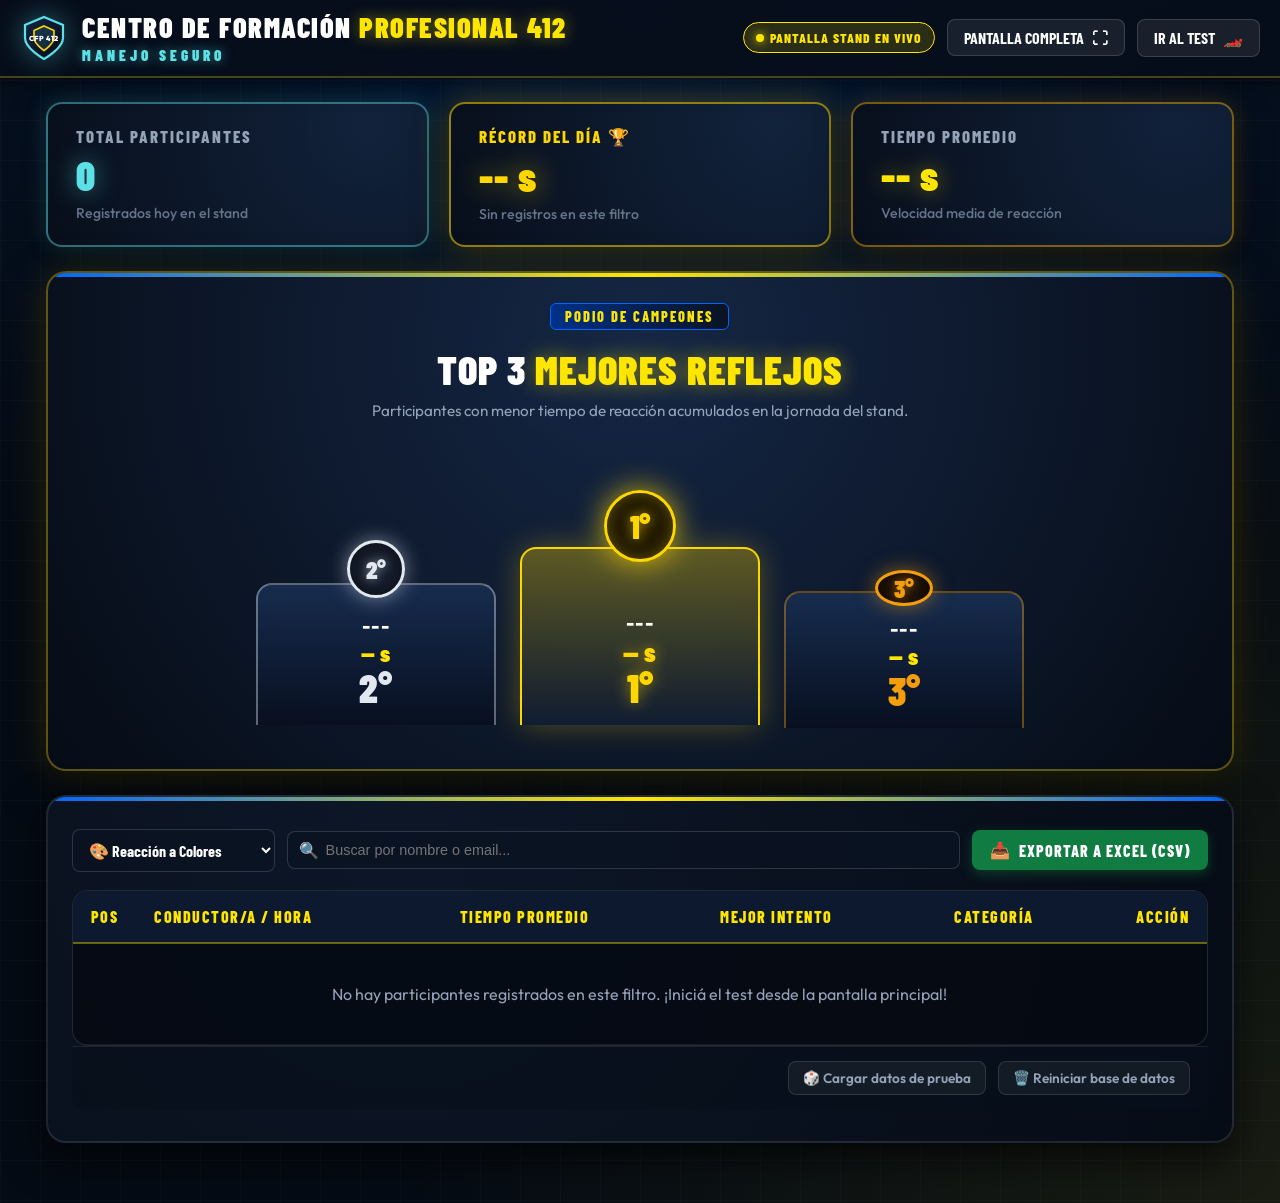
==== admin.html @ 2b519f7f "feat: reposition podium above leaderboard and replace emojis with 1st, 2nd, 3rd ordinal badges" ====
<!DOCTYPE html>
<html lang="es">
<head>
  <meta charset="UTF-8">
  <meta name="viewport" content="width=device-width, initial-scale=1.0">
  <title>CENTRO DE FORMACIÓN PROFESIONAL 412 | MANEJO SEGURO</title>
  <meta name="description" content="Centro de Formación Profesional 412 - Manejo Seguro - Leaderboard en Vivo Stand">

  <!-- Estilos y Tipografías -->
  <link rel="stylesheet" href="css/racing.css">
  <link rel="shortcut icon" href="assets/logo.png" type="image/png">
</head>
<body>

  <!-- ==========================================================================
       HEADER ADMIN / TV STAND
       ========================================================================== -->
  <header class="race-header">
    <div class="header-container">
      <div class="header-brand">
        <!-- Emblema Vectorial Moderno CFP 412 (Sin fondo blanco, acorde a la app) -->
        <div class="brand-emblem-badge" aria-label="Escudo CFP 412">
          <svg class="school-emblem-svg" width="48" height="48" viewBox="0 0 48 48" fill="none" xmlns="http://www.w3.org/2000/svg">
            <path d="M24 3L43 11V24C43 34.5 24 45 24 45C24 45 5 34.5 5 24V11L24 3Z" fill="url(#emblem-grad-admin)" stroke="#5ce1e6" stroke-width="2.2"/>
            <path d="M24 12L34 16.5V24C34 29.5 24 36.5 24 36.5C24 36.5 14 29.5 14 24V16.5L24 12Z" fill="rgba(92,225,230,0.12)" stroke="#ffd700" stroke-width="1.6"/>
            <text x="24" y="27" font-family="'Cabinet Grotesk', 'Outfit', sans-serif" font-weight="900" font-size="7.2" fill="#ffffff" text-anchor="middle" letter-spacing="0.6">CFP 412</text>
            <defs>
              <linearGradient id="emblem-grad-admin" x1="5" y1="3" x2="43" y2="45" gradientUnits="userSpaceOnUse">
                <stop stop-color="#122543"/>
                <stop offset="1" stop-color="#060c17"/>
              </linearGradient>
            </defs>
          </svg>
        </div>

        <div class="brand-titles">
          <h1 class="brand-main-title">CENTRO DE FORMACIÓN <span>PROFESIONAL 412</span></h1>
          <span class="brand-sub-title subtitle-manejoseguro">MANEJO SEGURO</span>
        </div>
      </div>

      <div class="header-actions">
        <!-- Notificación dinámica de nuevo ingreso -->
        <div id="live-feed-notice" class="tag-live" style="display: none; background: rgba(0, 230, 118, 0.2); border-color: var(--success-color); color: var(--success-color);">
          ¡Nuevo tiempo registrado!
        </div>

        <div class="tag-live">PANTALLA STAND EN VIVO</div>

        <!-- Botón de Pantalla Completa (TV Stand) -->
        <button type="button" class="btn-nav" id="btn-fullscreen-toggle" title="Alternar Pantalla Completa (Ideal para TV)">
          <span>PANTALLA COMPLETA</span>
          <span>⛶</span>
        </button>

        <!-- Volver a pantalla de participantes -->
        <a href="index.html" class="btn-nav" title="Abrir Test de Reacción">
          <span>IR AL TEST</span>
          <span>🏎️</span>
        </a>
      </div>
    </div>
  </header>

  <!-- ==========================================================================
       CONTENIDO PRINCIPAL: TELEMETRÍA Y LEADERBOARD
       ========================================================================== -->
  <main class="main-wrapper admin-screen-container">

    <!-- FILA DE MÉTRICAS GLOBALES DEL STAND (ALTA VISIBILIDAD) -->
    <section class="metrics-row">
      <div class="metric-card metric-card-total">
        <div class="metric-title">TOTAL PARTICIPANTES</div>
        <div class="metric-value" id="metric-total-participants">0</div>
        <div class="metric-sub">Registrados hoy en el stand</div>
      </div>

      <div class="metric-card metric-card-record">
        <div class="metric-title" style="color: #FFD700;">RÉCORD DEL DÍA 🏆</div>
        <div class="metric-value" id="metric-best-time" style="color: #FFD700;">-- s</div>
        <div class="metric-sub" id="metric-best-holder">Sin registros aún</div>
      </div>

      <div class="metric-card metric-card-avg">
        <div class="metric-title">TIEMPO PROMEDIO</div>
        <div class="metric-value" id="metric-avg-time">-- s</div>
        <div class="metric-sub">Velocidad media de reacción</div>
      </div>
    </section>

    <!-- ========================================================================
         SECCIÓN SUPERIOR: PODIO DE CAMPEONES TOP 3 (1°, 2°, 3°)
         ======================================================================== -->
    <section class="screen-card podium-stand-section">
      <div class="podium-header-banner">
        <div class="racing-badge-strip">PODIO DE CAMPEONES</div>
        <h2 class="hero-title" style="font-size: clamp(1.8rem, 3.2vw, 2.5rem); margin: 6px 0;">TOP 3 <span>MEJORES REFLEJOS</span></h2>
        <p class="podium-sub-desc">
          Participantes con menor tiempo de reacción acumulados en la jornada del stand.
        </p>
      </div>

      <!-- Estructura del Podio Panorámico -->
      <div class="podium-container podium-panoramic">
        <!-- 2do Lugar (Plata) -->
        <div class="podium-step silver">
          <div class="podium-ordinal-badge badge-silver">2°</div>
          <div class="podium-pillar">
            <div class="podium-player-name" id="podium-p2-name">---</div>
            <div class="podium-player-time" id="podium-p2-time">-- s</div>
            <div class="podium-rank-num">2°</div>
          </div>
        </div>

        <!-- 1er Lugar (Oro) -->
        <div class="podium-step gold">
          <div class="podium-ordinal-badge badge-gold">1°</div>
          <div class="podium-pillar">
            <div class="podium-player-name" id="podium-p1-name">---</div>
            <div class="podium-player-time" id="podium-p1-time">-- s</div>
            <div class="podium-rank-num">1°</div>
          </div>
        </div>

        <!-- 3er Lugar (Bronce) -->
        <div class="podium-step bronze">
          <div class="podium-ordinal-badge badge-bronze">3°</div>
          <div class="podium-pillar">
            <div class="podium-player-name" id="podium-p3-name">---</div>
            <div class="podium-player-time" id="podium-p3-time">-- s</div>
            <div class="podium-rank-num">3°</div>
          </div>
        </div>
      </div>
    </section>

    <!-- ========================================================================
         SECCIÓN INFERIOR: CLASIFICACIÓN GENERAL Y TELEMETRÍA (ANCHO COMPLETO)
         ======================================================================== -->
    <section class="screen-card table-card-wrapper" style="margin-top: 24px;">
        <!-- Barra de herramientas de Admin -->
        <div class="admin-toolbar">
          <!-- Filtro por Nivel -->
          <div style="min-width: 170px;">
            <select id="admin-level-filter" style="width: 100%; padding: 10px 12px; background: rgba(10, 19, 34, 0.9); border: 1px solid rgba(255, 255, 255, 0.15); border-radius: 8px; color: #FFF; font-family: var(--font-race); font-size: 1rem; font-weight: 700; outline: none; cursor: pointer;">
              <option value="ALL">🏁 Todos los Registros</option>
              <option value="Reacción a Colores" selected>🎨 Reacción a Colores</option>
              <option value="Semáforo F1">🚦 Semáforo F1 (Historial)</option>
              <option value="Solo Colores">🎨 Solo Colores (Historial)</option>
            </select>
          </div>

          <!-- Buscador -->
          <div class="search-box-admin">
            <span class="icon-search">🔍</span>
            <input type="text" id="admin-search-input" placeholder="Buscar por nombre o email...">
          </div>

          <!-- Botón de Exportar a Excel (CSV) -->
          <button type="button" id="btn-export-csv" class="btn-admin-action btn-export-excel">
            <span>📥</span>
            <span>EXPORTAR A EXCEL (CSV)</span>
          </button>
        </div>

        <!-- Tabla de Clasificación -->
        <div class="table-responsive">
          <table class="race-table" id="leaderboard-table">
            <thead>
              <tr>
                <th style="width: 60px;">POS</th>
                <th>CONDUCTOR/A / HORA</th>
                <th>TIEMPO PROMEDIO</th>
                <th>MEJOR INTENTO</th>
                <th>CATEGORÍA</th>
                <th style="text-align: right; width: 60px;">ACCIÓN</th>
              </tr>
            </thead>
            <tbody id="leaderboard-tbody">
              <!-- Renderizado dinámico vía js/admin.js -->
            </tbody>
          </table>
        </div>
        <!-- Barra de Utilidades Administrativas al pie de la tabla -->
        <div class="admin-table-footer">
          <button type="button" id="btn-add-demo-data" class="btn-admin-subtle">
            <span>🎲 Cargar datos de prueba</span>
          </button>
          <button type="button" id="btn-clear-database" class="btn-admin-subtle btn-clear-subtle">
            <span>🗑️ Reiniciar base de datos</span>
          </button>
        </div>
      </section>
  </main>

  <!-- Scripts -->
  <script src="js/audio.js"></script>
  <script src="js/storage.js"></script>
  <script src="js/admin.js"></script>

  <!-- Script para Fullscreen -->
  <script>
    const btnFs = document.getElementById('btn-fullscreen-toggle');
    if (btnFs) {
      btnFs.addEventListener('click', () => {
        if (!document.fullscreenElement) {
          document.documentElement.requestFullscreen().catch(err => {
            console.warn('Error al solicitar pantalla completa:', err);
          });
        } else {
          document.exitFullscreen();
        }
      });
    }
  </script>
</body>
</html>
---- css/racing.css ----
/* ==========================================================================
   RACING PRO DESIGN SYSTEM - ESTILO RED BULL MOTORSPORT CON PALETA ESCOLAR
   Colores: Azul Marino Nocturno, Amarillo Competición, Azul Eléctrico y Blanco
   ========================================================================== */

@import url('https://fonts.googleapis.com/css2?family=Barlow+Condensed:ital,wght@0,600;0,700;0,800;0,900;1,700;1,900&family=Outfit:wght@300;400;500;600;700;800;900&family=JetBrains+Mono:wght@700;800&display=swap');

:root {
  /* Paleta Base */
  --bg-deep: #050b14;
  --bg-dark: #0a1322;
  --bg-card: rgba(14, 25, 45, 0.85);
  --bg-card-hover: rgba(20, 37, 66, 0.95);
  --border-card: rgba(255, 230, 0, 0.18);
  --border-light: rgba(255, 255, 255, 0.08);

  /* Colores Escuela & Racing */
  --accent-yellow: #FFE600;
  --accent-yellow-hover: #FFF04D;
  --accent-yellow-glow: rgba(255, 230, 0, 0.45);
  --racing-blue: #0066FF;
  --racing-blue-dark: #003087;
  --racing-cyan: #00F0FF;
  --text-white: #FFFFFF;
  --text-muted: #94A3B8;
  --text-dim: #64748B;

  /* Semáforo & Luces F1 */
  --f1-red-off: #200608;
  --f1-red-off-border: #3b0d10;
  --f1-red-on: #FF1A1A;
  --f1-red-glow: rgba(255, 26, 26, 0.85);
  --f1-green-on: #00FF66;
  --f1-green-glow: rgba(0, 255, 102, 0.85);

  /* Estado */
  --danger-color: #FF334B;
  --success-color: #00E676;
  --warning-color: #FFB300;

  /* Tipografías */
  --font-race: 'Barlow Condensed', sans-serif;
  --font-ui: 'Outfit', sans-serif;
  --font-mono: 'JetBrains Mono', monospace;
}

* {
  box-sizing: border-box;
  margin: 0;
  padding: 0;
  -webkit-tap-highlight-color: transparent;
  user-select: none;
}

html, body {
  width: 100%;
  min-height: 100%;
  background-color: var(--bg-deep);
  color: var(--text-white);
  font-family: var(--font-ui);
  overflow-x: hidden;
  background-image: 
    radial-gradient(circle at 50% 0%, rgba(0, 102, 255, 0.18) 0%, transparent 60%),
    radial-gradient(circle at 100% 100%, rgba(255, 230, 0, 0.08) 0%, transparent 50%),
    linear-gradient(rgba(255, 255, 255, 0.02) 1px, transparent 1px),
    linear-gradient(90deg, rgba(255, 255, 255, 0.02) 1px, transparent 1px);
  background-size: 100% 100%, 100% 100%, 40px 40px, 40px 40px;
}

/* ==========================================================================
   APP HEADER
   ========================================================================== */
.race-header {
  position: sticky;
  top: 0;
  z-index: 100;
  background: rgba(7, 14, 27, 0.92);
  backdrop-filter: blur(12px);
  border-bottom: 2px solid rgba(255, 230, 0, 0.25);
  box-shadow: 0 4px 20px rgba(0, 0, 0, 0.5);
}

.header-container {
  max-width: 1300px;
  margin: 0 auto;
  padding: 12px 20px;
  display: flex;
  align-items: center;
  justify-content: space-between;
}

.header-brand {
  display: flex;
  align-items: center;
  gap: 14px;
  text-decoration: none;
}

.brand-emblem-badge {
  display: flex;
  align-items: center;
  justify-content: center;
  transition: transform 0.25s ease;
  filter: drop-shadow(0 0 14px rgba(92, 225, 230, 0.4));
}

.brand-emblem-badge:hover {
  transform: scale(1.06);
}

.school-emblem-svg {
  display: block;
}

.brand-titles {
  display: flex;
  flex-direction: column;
}

.brand-main-title {
  font-family: var(--font-race);
  font-size: clamp(1.4rem, 2.2vw, 1.9rem);
  font-weight: 900;
  letter-spacing: 1.5px;
  text-transform: uppercase;
  color: var(--text-white);
  line-height: 1.1;
}

.brand-main-title span {
  color: var(--accent-yellow);
  text-shadow: 0 0 16px var(--accent-yellow-glow);
}

.brand-sub-title {
  font-size: 0.75rem;
  font-weight: 600;
  letter-spacing: 2px;
  text-transform: uppercase;
  color: var(--racing-cyan);
}

.subtitle-manejoseguro {
  font-family: var(--font-race);
  color: #5ce1e6 !important;
  letter-spacing: 4px !important;
  font-weight: 900 !important;
  font-size: 0.95rem !important;
  text-shadow: 0 0 12px rgba(92, 225, 230, 0.6);
  margin-top: 3px;
}

.header-actions {
  display: flex;
  align-items: center;
  gap: 12px;
}

.tag-live {
  display: inline-flex;
  align-items: center;
  gap: 6px;
  padding: 6px 12px;
  border-radius: 999px;
  background: rgba(255, 230, 0, 0.15);
  border: 1px solid var(--accent-yellow);
  font-family: var(--font-race);
  font-size: 0.85rem;
  font-weight: 800;
  color: var(--accent-yellow);
  letter-spacing: 1px;
}

.tag-live::before {
  content: '';
  width: 8px;
  height: 8px;
  border-radius: 50%;
  background: var(--accent-yellow);
  box-shadow: 0 0 10px var(--accent-yellow);
  animation: pulse-live 1.5s infinite;
}

@keyframes pulse-live {
  0% { transform: scale(0.9); opacity: 0.6; }
  50% { transform: scale(1.3); opacity: 1; }
  100% { transform: scale(0.9); opacity: 0.6; }
}

.btn-nav {
  padding: 8px 16px;
  border-radius: 8px;
  background: rgba(255, 255, 255, 0.08);
  border: 1px solid rgba(255, 255, 255, 0.15);
  color: var(--text-white);
  font-family: var(--font-race);
  font-size: 1rem;
  font-weight: 700;
  text-decoration: none;
  display: inline-flex;
  align-items: center;
  gap: 8px;
  transition: all 0.2s ease;
  cursor: pointer;
}

.btn-nav:hover {
  background: var(--racing-blue);
  border-color: var(--racing-cyan);
  box-shadow: 0 0 15px rgba(0, 102, 255, 0.5);
}

.btn-sound-toggle {
  background: rgba(255, 255, 255, 0.08);
  border: 1px solid rgba(255, 255, 255, 0.15);
  border-radius: 8px;
  color: var(--text-white);
  width: 40px;
  height: 40px;
  display: flex;
  align-items: center;
  justify-content: center;
  cursor: pointer;
  font-size: 1.2rem;
  transition: all 0.2s ease;
}

.btn-sound-toggle:hover {
  background: rgba(255, 230, 0, 0.2);
  border-color: var(--accent-yellow);
  color: var(--accent-yellow);
}

/* ==========================================================================
   MAIN WRAPPER & SCREEN CONTAINERS
   ========================================================================== */
.main-wrapper {
  max-width: 960px;
  margin: 0 auto;
  padding: 24px 16px 60px;
}

.screen-card {
  background: var(--bg-card);
  backdrop-filter: blur(16px);
  border-radius: 20px;
  border: 2px solid var(--border-card);
  box-shadow: 0 15px 35px rgba(0, 0, 0, 0.6), 0 0 30px rgba(0, 102, 255, 0.12);
  padding: 32px 24px;
  position: relative;
  overflow: hidden;
  transition: all 0.3s ease;
}

.screen-card::before {
  content: '';
  position: absolute;
  top: 0;
  left: 0;
  right: 0;
  height: 4px;
  background: linear-gradient(90deg, var(--racing-blue) 0%, var(--accent-yellow) 50%, var(--racing-blue) 100%);
}

/* Selector de Niveles (F1 vs Colores) */
.level-selector-grid {
  display: grid;
  grid-template-columns: 1fr 1fr;
  gap: 16px;
  margin-bottom: 24px;
}

.level-card-btn {
  background: rgba(10, 19, 34, 0.7);
  border: 2px solid rgba(255, 255, 255, 0.12);
  border-radius: 14px;
  padding: 16px;
  display: flex;
  align-items: center;
  gap: 14px;
  cursor: pointer;
  text-align: left;
  transition: all 0.2s ease;
  color: var(--text-white);
}

.level-card-btn:hover {
  background: rgba(16, 32, 58, 0.85);
  border-color: rgba(255, 230, 0, 0.5);
  transform: translateY(-2px);
}

.level-card-btn.active {
  background: linear-gradient(135deg, rgba(0, 102, 255, 0.25) 0%, rgba(14, 25, 45, 0.95) 100%);
  border-color: var(--accent-yellow);
  box-shadow: 0 0 20px var(--accent-yellow-glow);
}

.level-icon {
  font-size: 2.2rem;
  width: 52px;
  height: 52px;
  border-radius: 12px;
  background: rgba(0, 0, 0, 0.4);
  display: flex;
  align-items: center;
  justify-content: center;
  border: 1px solid rgba(255, 255, 255, 0.1);
}

.level-info {
  display: flex;
  flex-direction: column;
}

.level-badge-tag {
  font-family: var(--font-race);
  font-size: 0.8rem;
  font-weight: 800;
  letter-spacing: 1.5px;
  text-transform: uppercase;
  color: var(--accent-yellow);
}

.level-title-text {
  font-family: var(--font-race);
  font-size: 1.25rem;
  font-weight: 800;
  letter-spacing: 1px;
  text-transform: uppercase;
  color: #FFF;
}

.level-desc-text {
  font-size: 0.8rem;
  color: var(--text-muted);
}

/* NIVEL 2: ZONA CROMÁTICA (SOLO COLORES) */
.color-viewport-wrap {
  width: 100%;
  max-width: 580px;
  margin: 10px 0 25px;
  display: flex;
  flex-direction: column;
  align-items: center;
  gap: 16px;
}

.color-stage-orb {
  width: 160px;
  height: 160px;
  border-radius: 50%;
  background: #111a28;
  border: 6px solid #202e42;
  box-shadow: 0 10px 30px rgba(0,0,0,0.8), inset 0 0 20px rgba(0,0,0,0.9);
  display: flex;
  align-items: center;
  justify-content: center;
  font-size: 3.5rem;
  transition: all 0.1s ease;
  position: relative;
}

.color-stage-orb::after {
  content: '';
  position: absolute;
  inset: -12px;
  border-radius: 50%;
  border: 2px dashed rgba(255, 255, 255, 0.15);
  animation: rotate-orb 15s linear infinite;
}

@keyframes rotate-orb {
  from { transform: rotate(0deg); }
  to { transform: rotate(360deg); }
}

.color-stage-orb.color-red {
  background: #FF1A1A;
  border-color: #FFA5A5;
  box-shadow: 0 0 50px rgba(255, 26, 26, 0.9), inset 0 0 25px #FFFFFF;
}

.color-stage-orb.color-green {
  background: #00FF66;
  border-color: #AAFFCC;
  box-shadow: 0 0 60px rgba(0, 255, 102, 0.95), inset 0 0 25px #FFFFFF;
  animation: pulse-green-orb 0.25s infinite alternate;
}

@keyframes pulse-green-orb {
  0% { transform: scale(1); }
  100% { transform: scale(1.08); }
}

.color-stage-orb.color-yellow {
  background: #FFE600;
  border-color: #FFF;
  box-shadow: 0 0 60px rgba(255, 230, 0, 0.95), inset 0 0 25px #FFFFFF;
}

.color-stage-orb.color-blue {
  background: #0066FF;
  border-color: #80B3FF;
  box-shadow: 0 0 60px rgba(0, 102, 255, 0.95), inset 0 0 25px #FFFFFF;
}

.color-cue-bar {
  display: flex;
  gap: 12px;
  justify-content: center;
}

.color-cue-dot {
  width: 14px;
  height: 14px;
  border-radius: 50%;
  opacity: 0.35;
  transition: opacity 0.2s ease, transform 0.2s ease;
}

.color-cue-dot.dot-red { background: #FF1A1A; }
.color-cue-dot.dot-yellow { background: #FFE600; }
.color-cue-dot.dot-green { background: #00FF66; }
.color-cue-dot.dot-blue { background: #0066FF; }

.color-cue-dot.active {
  opacity: 1;
  transform: scale(1.4);
  box-shadow: 0 0 12px currentColor;
}

.hero-banner {
  text-align: center;
  margin-bottom: 28px;
}

.racing-badge-strip {
  display: inline-flex;
  align-items: center;
  gap: 8px;
  background: linear-gradient(90deg, var(--racing-blue-dark), var(--bg-dark));
  border: 1px solid var(--racing-blue);
  padding: 4px 14px;
  border-radius: 6px;
  font-family: var(--font-race);
  font-size: 0.9rem;
  font-weight: 800;
  letter-spacing: 2px;
  text-transform: uppercase;
  color: var(--accent-yellow);
  margin-bottom: 12px;
}

.hero-title {
  font-family: var(--font-race);
  font-size: clamp(2rem, 5vw, 3.2rem);
  font-weight: 900;
  text-transform: uppercase;
  letter-spacing: 1px;
  line-height: 1.05;
  margin-bottom: 10px;
}

.hero-title span {
  color: var(--accent-yellow);
  text-shadow: 0 0 20px var(--accent-yellow-glow);
}

.hero-desc {
  font-size: 1.05rem;
  color: var(--text-muted);
  max-width: 600px;
  margin: 0 auto;
  line-height: 1.5;
}

.login-form {
  max-width: 520px;
  margin: 0 auto;
  display: flex;
  flex-direction: column;
  gap: 20px;
}

.form-group {
  display: flex;
  flex-direction: column;
  gap: 8px;
  text-align: left;
}

.form-label {
  font-family: var(--font-race);
  font-size: 1.1rem;
  font-weight: 700;
  text-transform: uppercase;
  letter-spacing: 1px;
  color: var(--text-white);
  display: flex;
  justify-content: space-between;
  align-items: center;
}

.form-label span.req {
  color: var(--accent-yellow);
  font-size: 0.85rem;
  font-family: var(--font-ui);
  text-transform: none;
}

.input-container {
  position: relative;
  display: flex;
  align-items: center;
}

.input-icon {
  position: absolute;
  left: 16px;
  color: var(--accent-yellow);
  font-size: 1.25rem;
  pointer-events: none;
}

.race-input {
  width: 100%;
  padding: 16px 16px 16px 48px;
  background: rgba(5, 11, 20, 0.8);
  border: 2px solid rgba(255, 255, 255, 0.15);
  border-radius: 12px;
  color: #FFFFFF;
  font-family: var(--font-ui);
  font-size: 1.1rem;
  font-weight: 600;
  outline: none;
  transition: all 0.25s ease;
  user-select: text;
}

.race-input:focus {
  border-color: var(--accent-yellow);
  box-shadow: 0 0 15px var(--accent-yellow-glow);
  background: rgba(10, 19, 34, 0.95);
}

.race-input::placeholder {
  color: var(--text-dim);
  font-weight: 400;
}

/* Botón de Inicio / Ignición */
.btn-ignition {
  position: relative;
  background: linear-gradient(135deg, var(--accent-yellow) 0%, #E6AC00 100%);
  color: #050b14;
  font-family: var(--font-race);
  font-size: 1.5rem;
  font-weight: 900;
  letter-spacing: 2px;
  text-transform: uppercase;
  border: none;
  border-radius: 14px;
  padding: 20px 32px;
  cursor: pointer;
  box-shadow: 0 8px 25px rgba(255, 230, 0, 0.4), inset 0 2px 2px rgba(255, 255, 255, 0.6);
  display: flex;
  align-items: center;
  justify-content: center;
  gap: 12px;
  transition: all 0.2s cubic-bezier(0.175, 0.885, 0.32, 1.275);
  margin-top: 10px;
}

.btn-ignition:hover {
  transform: translateY(-2px) scale(1.01);
  box-shadow: 0 12px 30px rgba(255, 230, 0, 0.6), inset 0 2px 4px rgba(255, 255, 255, 0.8);
  background: linear-gradient(135deg, var(--accent-yellow-hover) 0%, #FFB700 100%);
}

.btn-ignition:active {
  transform: translateY(2px) scale(0.99);
  box-shadow: 0 4px 15px rgba(255, 230, 0, 0.3);
}

.btn-ignition .icon-arrow {
  font-size: 1.6rem;
  transition: transform 0.2s ease;
}

.btn-ignition:hover .icon-arrow {
  transform: translateX(6px);
}

/* Tarjetas Informativas / Reglas Rápidas */
.stand-rules-grid {
  display: grid;
  grid-template-columns: repeat(auto-fit, minmax(220px, 1fr));
  gap: 16px;
  margin-top: 36px;
  border-top: 1px solid rgba(255, 255, 255, 0.08);
  padding-top: 24px;
}

.rule-box {
  background: rgba(10, 19, 34, 0.6);
  border: 1px solid rgba(255, 255, 255, 0.06);
  border-radius: 12px;
  padding: 16px;
  text-align: center;
  display: flex;
  flex-direction: column;
  align-items: center;
  gap: 8px;
}

.rule-box .rule-num {
  font-family: var(--font-race);
  font-size: 1.4rem;
  font-weight: 900;
  color: var(--accent-yellow);
}

.rule-box .rule-text {
  font-size: 0.9rem;
  color: var(--text-muted);
  line-height: 1.35;
}

/* ==========================================================================
   SECCIÓN DEL TEST DE REACCIÓN (SEMÁFORO DE FÓRMULA 1)
   ========================================================================== */
.test-section {
  display: flex;
  flex-direction: column;
  align-items: center;
  justify-content: center;
  text-align: center;
  position: relative;
  min-height: 480px;
}

.player-active-bar {
  width: 100%;
  display: flex;
  align-items: center;
  justify-content: space-between;
  background: rgba(10, 19, 34, 0.8);
  border: 1px solid rgba(255, 230, 0, 0.2);
  border-radius: 12px;
  padding: 10px 18px;
  margin-bottom: 24px;
}

.player-info-tag {
  display: flex;
  align-items: center;
  gap: 10px;
  font-family: var(--font-race);
  font-size: 1.2rem;
  font-weight: 800;
  letter-spacing: 1px;
}

.player-info-tag .label {
  color: var(--text-muted);
  font-size: 0.9rem;
}

.player-info-tag .name {
  color: var(--accent-yellow);
}

/* ==========================================================================
   DESAFÍO OFICIAL DE REFLEJOS CROMÁTICOS (REACCIÓN A COLORES)
   ========================================================================== */
.test-section-chromatic {
  display: flex;
  flex-direction: column;
  align-items: center;
  justify-content: center;
  text-align: center;
  position: relative;
  width: 100%;
  max-width: 820px;
  margin: 0 auto;
  padding: 16px 20px 24px;
}

.test-section-chromatic .player-active-bar {
  margin-bottom: 14px;
  padding: 8px 16px;
}

/* Tarjeta Principal del Escenario */
.chromatic-stage-card {
  width: 100%;
  background: radial-gradient(circle at 50% 25%, #0f1926 0%, #080f17 100%);
  border: 2.5px solid #5ce1e6;
  border-radius: 22px;
  box-shadow: 0 0 35px rgba(92, 225, 230, 0.28), 0 20px 50px rgba(0, 0, 0, 0.8), inset 0 0 30px rgba(0, 0, 0, 0.6);
  padding: 22px 20px 24px;
  display: flex;
  flex-direction: column;
  align-items: center;
  text-align: center;
  position: relative;
  overflow: hidden;
  transition: all 0.25s ease;
}

.chromatic-stage-card.shake {
  animation: shake 0.4s cubic-bezier(.36,.07,.19,.97) both;
}

/* Badge Superior con Puntero */
.chromatic-badge-pill {
  display: inline-flex;
  align-items: center;
  gap: 8px;
  background: rgba(255, 255, 255, 0.06);
  border: 1px solid rgba(255, 255, 255, 0.14);
  border-radius: 9999px;
  padding: 5px 16px;
  font-family: var(--font-race);
  font-size: 0.9rem;
  font-weight: 800;
  letter-spacing: 2px;
  text-transform: uppercase;
  color: #94a3b8;
  margin-bottom: 12px;
}

.badge-hand-icon {
  font-size: 1.1rem;
  filter: drop-shadow(0 2px 4px rgba(0,0,0,0.5));
}

/* Barra de Progreso de 5 Intentos */
.attempts-progress-bar {
  display: flex;
  align-items: center;
  justify-content: center;
  gap: 8px;
  width: 100%;
  max-width: 520px;
  margin-bottom: 16px;
}

.attempt-pip {
  flex: 1;
  background: rgba(15, 23, 42, 0.7);
  border: 1.5px solid rgba(255, 255, 255, 0.1);
  border-radius: 10px;
  padding: 6px 4px;
  display: flex;
  flex-direction: column;
  align-items: center;
  justify-content: center;
  transition: all 0.25s ease;
}

.attempt-pip .pip-label {
  font-family: var(--font-race);
  font-size: 0.65rem;
  font-weight: 700;
  letter-spacing: 0.8px;
  color: #64748b;
  text-transform: uppercase;
}

.attempt-pip .pip-val {
  font-family: var(--font-race);
  font-size: 0.85rem;
  font-weight: 800;
  color: #94a3b8;
  margin-top: 2px;
}

.attempt-pip.active {
  border-color: #5ce1e6;
  background: rgba(92, 225, 230, 0.12);
  box-shadow: 0 0 12px rgba(92, 225, 230, 0.3);
  transform: translateY(-1px);
}

.attempt-pip.active .pip-label {
  color: #5ce1e6;
}

.attempt-pip.active .pip-val {
  color: #ffffff;
}

.attempt-pip.completed {
  border-color: #00e676;
  background: rgba(0, 230, 118, 0.08);
}

.attempt-pip.completed .pip-label {
  color: #00e676;
}

.attempt-pip.completed .pip-val {
  color: #00e676;
}

.attempt-pip.best {
  border-color: #ffb703;
  background: rgba(255, 183, 3, 0.14);
  box-shadow: 0 0 10px rgba(255, 183, 3, 0.3);
}

.attempt-pip.best .pip-label {
  color: #ffb703;
}

.attempt-pip.best .pip-val {
  color: #ffb703;
}

/* Orbe Luminoso Central */
.chromatic-orb-wrapper {
  position: relative;
  display: flex;
  align-items: center;
  justify-content: center;
  margin-bottom: 16px;
  min-height: 125px;
}

.chromatic-orb {
  width: 120px;
  height: 120px;
  border-radius: 50%;
  position: relative;
  transition: all 0.12s ease-out;
}

/* Estado Inicial / Reposo */
.chromatic-orb.orb-idle {
  background: #101a26;
  border: 3px solid #1e3046;
  box-shadow: inset 0 0 25px rgba(0, 0, 0, 0.9), 0 0 15px rgba(255, 255, 255, 0.04);
}

/* Estado En Espera (Concentración) */
.chromatic-orb.orb-waiting {
  background: #0d1520;
  border: 3px solid #1a2a3c;
  box-shadow: inset 0 0 30px rgba(0, 0, 0, 0.95);
  animation: orb-breathe 1.8s ease-in-out infinite alternate;
}

@keyframes orb-breathe {
  0% { transform: scale(0.97); box-shadow: 0 0 10px rgba(92, 225, 230, 0.1); }
  100% { transform: scale(1.03); box-shadow: 0 0 25px rgba(92, 225, 230, 0.25); }
}

/* Colores Encendidos con Glow Intenso */
.chromatic-orb.orb-red {
  background: #ff1744;
  border: 3px solid #ffb3c1;
  box-shadow: 0 0 45px #ff1744, 0 0 90px rgba(255, 23, 68, 0.55), inset 0 0 20px rgba(255, 255, 255, 0.6);
  animation: orb-pop 0.15s ease-out;
}

.chromatic-orb.orb-yellow {
  background: #ffb703;
  border: 3px solid #fff0b3;
  box-shadow: 0 0 45px #ffb703, 0 0 90px rgba(255, 183, 3, 0.55), inset 0 0 20px rgba(255, 255, 255, 0.6);
  animation: orb-pop 0.15s ease-out;
}

.chromatic-orb.orb-green {
  background: #00e676;
  border: 3px solid #b3ffda;
  box-shadow: 0 0 45px #00e676, 0 0 90px rgba(0, 230, 118, 0.55), inset 0 0 20px rgba(255, 255, 255, 0.6);
  animation: orb-pop 0.15s ease-out;
}

.chromatic-orb.orb-blue {
  background: #2979ff;
  border: 3px solid #b3d1ff;
  box-shadow: 0 0 45px #2979ff, 0 0 90px rgba(41, 121, 255, 0.55), inset 0 0 20px rgba(255, 255, 255, 0.6);
  animation: orb-pop 0.15s ease-out;
}

@keyframes orb-pop {
  0% { transform: scale(0.85); }
  50% { transform: scale(1.08); }
  100% { transform: scale(1); }
}

/* Título de la tarjeta */
.chromatic-title {
  font-family: var(--font-race);
  font-size: clamp(2rem, 5vw, 2.8rem);
  font-weight: 900;
  letter-spacing: 2.5px;
  text-transform: uppercase;
  color: #ffffff;
  margin-bottom: 8px;
  line-height: 1.1;
  text-shadow: 0 3px 12px rgba(0, 0, 0, 0.7);
}

/* Subtítulo */
.chromatic-desc {
  font-family: var(--font-ui);
  font-size: clamp(0.95rem, 2.5vw, 1.12rem);
  color: #94a3b8;
  max-width: 540px;
  line-height: 1.45;
  margin-bottom: 24px;
}

.chromatic-desc strong {
  color: #ffffff;
  font-weight: 700;
}

/* Botón Comenzar Nivel */
.btn-start-chromatic {
  background: #5ce1e6;
  color: #061c20;
  border: none;
  border-radius: 9999px;
  padding: 14px 44px;
  font-family: var(--font-race);
  font-size: 1.35rem;
  font-weight: 900;
  letter-spacing: 2px;
  text-transform: uppercase;
  display: inline-flex;
  align-items: center;
  gap: 12px;
  cursor: pointer;
  box-shadow: 0 0 28px rgba(92, 225, 230, 0.5), 0 6px 18px rgba(0, 0, 0, 0.35);
  transition: all 0.2s cubic-bezier(0.175, 0.885, 0.32, 1.275);
}

.btn-start-chromatic .play-symbol {
  font-size: 1.2rem;
  line-height: 1;
}

.btn-start-chromatic:hover {
  transform: translateY(-2px) scale(1.02);
  background: #6ff2f7;
  box-shadow: 0 0 38px rgba(92, 225, 230, 0.75), 0 8px 24px rgba(0, 0, 0, 0.4);
}

.btn-start-chromatic:active {
  transform: translateY(2px) scale(0.98);
}

.btn-start-chromatic.state-waiting {
  background: rgba(255, 255, 255, 0.12);
  color: #cbd5e1;
  box-shadow: none;
  cursor: default;
  pointer-events: none;
}

.btn-start-chromatic.state-active {
  background: #00e676;
  color: #032110;
  box-shadow: 0 0 35px rgba(0, 230, 118, 0.7);
  animation: pulse-active 0.3s infinite alternate;
}

@keyframes pulse-active {
  from { transform: scale(1); }
  to { transform: scale(1.04); }
}

/* Banner de Alerta Flotante */
.stage-alert-banner {
  margin-top: 18px;
  padding: 10px 20px;
  border-radius: 12px;
  font-family: var(--font-race);
  font-size: 1.1rem;
  font-weight: 800;
  letter-spacing: 1px;
  display: inline-flex;
  align-items: center;
  gap: 10px;
  background: rgba(255, 23, 68, 0.2);
  border: 1px solid #ff1744;
  color: #ff6b8b;
  box-shadow: 0 0 25px rgba(255, 23, 68, 0.3);
  animation: fadeIn 0.2s ease-out;
}

/* Grid Inferior de 4 Botones de Color */
.chromatic-buttons-grid {
  display: grid;
  grid-template-columns: repeat(4, 1fr);
  gap: 12px;
  width: 100%;
  margin-top: 14px;
}

/* Botón de Color Individual */
.chromatic-btn {
  position: relative;
  display: flex;
  flex-direction: column;
  align-items: center;
  justify-content: center;
  padding: 14px 8px 12px;
  border-radius: 16px;
  cursor: pointer;
  background: rgba(10, 18, 28, 0.75);
  border: 2px solid rgba(255, 255, 255, 0.1);
  outline: none;
  transition: all 0.16s cubic-bezier(0.2, 0.8, 0.2, 1);
  min-height: 124px;
}

.chromatic-btn:active {
  transform: translateY(2px) scale(0.97);
}

/* Key Tag arriba a la derecha */
.chromatic-btn .key-tag {
  position: absolute;
  top: 10px;
  right: 10px;
  font-family: var(--font-mono);
  font-size: 0.74rem;
  font-weight: 800;
  padding: 3px 8px;
  border-radius: 6px;
  background: rgba(255, 255, 255, 0.06);
  color: #94a3b8;
  border: 1px solid rgba(255, 255, 255, 0.1);
  letter-spacing: 0.5px;
}

/* Anillos Concéntricos (Diana de Color) */
.color-concentric-ring {
  width: 52px;
  height: 52px;
  border-radius: 50%;
  margin: 6px 0 12px;
  display: flex;
  align-items: center;
  justify-content: center;
  border-width: 4px;
  border-style: solid;
  position: relative;
  transition: all 0.15s ease;
}

.color-concentric-ring::after {
  content: '';
  width: 22px;
  height: 22px;
  border-radius: 50%;
  border-width: 3.5px;
  border-style: solid;
}

/* Textos del Botón */
.btn-color-name {
  font-family: var(--font-race);
  font-size: 1.3rem;
  font-weight: 900;
  letter-spacing: 1.5px;
  text-transform: uppercase;
  margin-bottom: 2px;
}

.btn-color-role {
  font-family: var(--font-ui);
  font-size: 0.82rem;
  color: #94a3b8;
  font-weight: 500;
}

/* 1. ROJO */
.btn-color-red {
  background: rgba(255, 23, 68, 0.08);
  border-color: rgba(255, 23, 68, 0.35);
}
.btn-color-red .color-concentric-ring {
  border-color: #ff1744;
}
.btn-color-red .color-concentric-ring::after {
  border-color: #ff1744;
}
.btn-color-red .btn-color-name {
  color: #ff335c;
}
.btn-color-red:hover {
  background: rgba(255, 23, 68, 0.18);
  border-color: #ff1744;
  box-shadow: 0 0 25px rgba(255, 23, 68, 0.35);
  transform: translateY(-2px);
}
.btn-color-red.glow-hit {
  background: #ff1744 !important;
  border-color: #ffffff !important;
  box-shadow: 0 0 50px #ff1744 !important;
}
.btn-color-red.glow-hit .btn-color-name,
.btn-color-red.glow-hit .btn-color-role,
.btn-color-red.glow-hit .key-tag {
  color: #ffffff !important;
}

/* 2. AMARILLO */
.btn-color-yellow {
  background: rgba(255, 183, 3, 0.08);
  border-color: rgba(255, 183, 3, 0.35);
}
.btn-color-yellow .color-concentric-ring {
  border-color: #ffb703;
}
.btn-color-yellow .color-concentric-ring::after {
  border-color: #ffb703;
}
.btn-color-yellow .btn-color-name {
  color: #ffb703;
}
.btn-color-yellow:hover {
  background: rgba(255, 183, 3, 0.18);
  border-color: #ffb703;
  box-shadow: 0 0 25px rgba(255, 183, 3, 0.35);
  transform: translateY(-2px);
}
.btn-color-yellow.glow-hit {
  background: #ffb703 !important;
  border-color: #ffffff !important;
  box-shadow: 0 0 50px #ffb703 !important;
}
.btn-color-yellow.glow-hit .btn-color-name,
.btn-color-yellow.glow-hit .btn-color-role,
.btn-color-yellow.glow-hit .key-tag {
  color: #000000 !important;
}

/* 3. VERDE */
.btn-color-green {
  background: rgba(0, 230, 118, 0.08);
  border-color: rgba(0, 230, 118, 0.35);
}
.btn-color-green .color-concentric-ring {
  border-color: #00e676;
}
.btn-color-green .color-concentric-ring::after {
  border-color: #00e676;
}
.btn-color-green .btn-color-name {
  color: #00e676;
}
.btn-color-green:hover {
  background: rgba(0, 230, 118, 0.18);
  border-color: #00e676;
  box-shadow: 0 0 25px rgba(0, 230, 118, 0.35);
  transform: translateY(-2px);
}
.btn-color-green.glow-hit {
  background: #00e676 !important;
  border-color: #ffffff !important;
  box-shadow: 0 0 50px #00e676 !important;
}
.btn-color-green.glow-hit .btn-color-name,
.btn-color-green.glow-hit .btn-color-role,
.btn-color-green.glow-hit .key-tag {
  color: #000000 !important;
}

/* 4. AZUL */
.btn-color-blue {
  background: rgba(41, 121, 255, 0.08);
  border-color: rgba(41, 121, 255, 0.35);
}
.btn-color-blue .color-concentric-ring {
  border-color: #2979ff;
}
.btn-color-blue .color-concentric-ring::after {
  border-color: #2979ff;
}
.btn-color-blue .btn-color-name {
  color: #3d8bff;
}
.btn-color-blue:hover {
  background: rgba(41, 121, 255, 0.18);
  border-color: #2979ff;
  box-shadow: 0 0 25px rgba(41, 121, 255, 0.35);
  transform: translateY(-2px);
}
.btn-color-blue.glow-hit {
  background: #2979ff !important;
  border-color: #ffffff !important;
  box-shadow: 0 0 50px #2979ff !important;
}
.btn-color-blue.glow-hit .btn-color-name,
.btn-color-blue.glow-hit .btn-color-role,
.btn-color-blue.glow-hit .key-tag {
  color: #ffffff !important;
}

/* Responsividad para móviles */
@media (max-width: 680px) {
  .chromatic-buttons-grid {
    grid-template-columns: repeat(2, 1fr);
    gap: 12px;
  }
  .chromatic-stage-card {
    padding: 24px 16px 28px;
    border-radius: 20px;
  }
  .chromatic-orb {
    width: 105px;
    height: 105px;
  }
  .chromatic-orb-wrapper {
    min-height: 115px;
  }
  .btn-start-chromatic {
    padding: 12px 30px;
    font-size: 1.15rem;
  }
}

/* ==========================================================================
   PANTALLA DE RESULTADOS / TELEMETRÍA
   ========================================================================== */
.results-card {
  text-align: center;
  display: flex;
  flex-direction: column;
  align-items: center;
  gap: 24px;
}

.result-badge {
  display: inline-flex;
  align-items: center;
  gap: 8px;
  padding: 8px 24px;
  border-radius: 999px;
  font-family: var(--font-race);
  font-size: 1.1rem;
  font-weight: 800;
  letter-spacing: 2px;
  text-transform: uppercase;
}

.result-badge.rank-f1 {
  background: linear-gradient(90deg, #FFD700, #FFA500);
  color: #000;
  box-shadow: 0 0 30px rgba(255, 215, 0, 0.5);
}

.result-badge.rank-pro {
  background: linear-gradient(90deg, #00F0FF, #0066FF);
  color: #000;
  box-shadow: 0 0 30px rgba(0, 240, 255, 0.4);
}

.result-badge.rank-normal {
  background: rgba(255, 255, 255, 0.15);
  color: #FFF;
  border: 1px solid rgba(255, 255, 255, 0.3);
}

.time-display-box {
  background: #060c17;
  border: 3px solid var(--accent-yellow);
  box-shadow: 0 0 40px var(--accent-yellow-glow), inset 0 0 25px rgba(0,0,0,0.8);
  border-radius: 24px;
  padding: 24px 40px;
  width: 100%;
  max-width: 460px;
}

.time-number {
  font-family: var(--font-race);
  font-size: clamp(3.5rem, 9vw, 6.5rem);
  font-weight: 900;
  color: var(--accent-yellow);
  line-height: 0.95;
  letter-spacing: 2px;
  text-shadow: 0 0 25px var(--accent-yellow-glow);
}

.time-unit {
  font-family: var(--font-race);
  font-size: 1.4rem;
  font-weight: 800;
  color: var(--text-white);
  letter-spacing: 3px;
  margin-top: 4px;
}

/* Tarjeta de Desglose de 5 Intentos */
.attempts-breakdown-card {
  width: 100%;
  max-width: 600px;
  background: rgba(10, 19, 34, 0.75);
  border: 1px solid rgba(255, 255, 255, 0.1);
  border-radius: 16px;
  padding: 18px 20px;
  box-shadow: 0 10px 30px rgba(0, 0, 0, 0.4);
}

.breakdown-header {
  display: flex;
  justify-content: space-between;
  align-items: center;
  margin-bottom: 14px;
}

.breakdown-title {
  font-family: var(--font-race);
  font-size: 0.95rem;
  font-weight: 800;
  letter-spacing: 1.5px;
  color: #94a3b8;
  text-transform: uppercase;
}

.breakdown-badge {
  background: linear-gradient(135deg, #ffb703, #fb8500);
  color: #050b14;
  font-family: var(--font-race);
  font-size: 0.82rem;
  font-weight: 900;
  letter-spacing: 1px;
  padding: 4px 12px;
  border-radius: 999px;
  box-shadow: 0 0 12px rgba(255, 183, 3, 0.35);
}

.attempts-grid {
  display: grid;
  grid-template-columns: repeat(5, 1fr);
  gap: 10px;
}

.attempt-result-chip {
  background: rgba(5, 11, 20, 0.85);
  border: 1.5px solid rgba(255, 255, 255, 0.1);
  border-radius: 12px;
  padding: 10px 4px;
  display: flex;
  flex-direction: column;
  align-items: center;
  justify-content: center;
  position: relative;
  transition: all 0.2s ease;
}

.attempt-result-chip .chip-header {
  display: flex;
  align-items: center;
  gap: 4px;
  margin-bottom: 4px;
}

.attempt-result-chip .chip-num {
  font-family: var(--font-race);
  font-size: 0.7rem;
  font-weight: 700;
  color: #64748b;
}

.attempt-result-chip .chip-dot {
  width: 8px;
  height: 8px;
  border-radius: 50%;
  display: inline-block;
}

.attempt-result-chip .chip-time {
  font-family: var(--font-race);
  font-size: 1.1rem;
  font-weight: 900;
  color: #ffffff;
}

.attempt-result-chip.is-best {
  border-color: #ffb703;
  background: rgba(255, 183, 3, 0.12);
  box-shadow: 0 0 18px rgba(255, 183, 3, 0.35);
}

.attempt-result-chip.is-best .chip-num {
  color: #ffb703;
}

.attempt-result-chip.is-best .chip-time {
  color: #ffb703;
  text-shadow: 0 0 10px rgba(255, 183, 3, 0.5);
}

.telemetry-row {
  display: grid;
  grid-template-columns: repeat(3, 1fr);
  gap: 16px;
  width: 100%;
  max-width: 600px;
}

.telemetry-item {
  background: rgba(10, 19, 34, 0.7);
  border: 1px solid rgba(255, 255, 255, 0.08);
  border-radius: 12px;
  padding: 14px 10px;
  text-align: center;
}

.telemetry-label {
  font-size: 0.75rem;
  color: var(--text-muted);
  text-transform: uppercase;
  font-weight: 700;
  letter-spacing: 1px;
}

.telemetry-val {
  font-family: var(--font-race);
  font-size: 1.4rem;
  font-weight: 800;
  color: var(--text-white);
  margin-top: 4px;
}

.live-sync-alert {
  display: inline-flex;
  align-items: center;
  gap: 10px;
  padding: 10px 20px;
  border-radius: 10px;
  background: rgba(0, 230, 118, 0.12);
  border: 1px solid var(--success-color);
  color: var(--success-color);
  font-size: 0.95rem;
  font-weight: 600;
}

.results-actions {
  display: flex;
  gap: 16px;
  width: 100%;
  max-width: 500px;
}

.btn-retry, .btn-next-player {
  flex: 1;
  padding: 16px 20px;
  border-radius: 12px;
  font-family: var(--font-race);
  font-size: 1.25rem;
  font-weight: 800;
  letter-spacing: 1.5px;
  text-transform: uppercase;
  cursor: pointer;
  transition: all 0.2s ease;
  display: inline-flex;
  align-items: center;
  justify-content: center;
  gap: 8px;
}

.btn-retry {
  background: rgba(255, 255, 255, 0.08);
  border: 2px solid rgba(255, 255, 255, 0.2);
  color: var(--text-white);
}

.btn-retry:hover {
  background: rgba(255, 255, 255, 0.15);
  border-color: #FFF;
}

.btn-next-player {
  background: var(--racing-blue);
  border: 2px solid var(--racing-cyan);
  color: #FFF;
  box-shadow: 0 4px 18px rgba(0, 102, 255, 0.4);
}

.btn-next-player:hover {
  background: #0052cc;
  box-shadow: 0 6px 25px rgba(0, 102, 255, 0.6);
  transform: translateY(-2px);
}

/* ==========================================================================
   PANEL ADMIN & LEADERBOARD EN VIVO (TV STAND VIEW)
   ========================================================================== */
.admin-grid {
  display: grid;
  grid-template-columns: 1fr;
  gap: 24px;
}

@media (min-width: 992px) {
  .admin-grid {
    grid-template-columns: 360px 1fr;
  }
}

/* Métricas Rápidas (Alta Visibilidad Stand) */
.metrics-row {
  display: grid;
  grid-template-columns: repeat(auto-fit, minmax(220px, 1fr));
  gap: 20px;
  margin-bottom: 28px;
}

.metric-card {
  background: radial-gradient(circle at 85% 15%, rgba(18, 35, 60, 0.95) 0%, rgba(8, 15, 27, 0.98) 100%);
  border: 2px solid rgba(255, 255, 255, 0.12);
  border-radius: 18px;
  padding: 24px 28px;
  position: relative;
  overflow: hidden;
  box-shadow: 0 12px 35px rgba(0, 0, 0, 0.6);
  transition: transform 0.2s ease, box-shadow 0.2s ease;
}

.metric-card:hover {
  transform: translateY(-2px);
}

.metric-card-total {
  border-color: rgba(92, 225, 230, 0.45);
  box-shadow: 0 0 25px rgba(92, 225, 230, 0.18), 0 12px 35px rgba(0, 0, 0, 0.6);
}

.metric-card-total .metric-value {
  color: #5ce1e6;
  text-shadow: 0 0 25px rgba(92, 225, 230, 0.5);
}

.metric-card-record {
  border-color: rgba(255, 215, 0, 0.55);
  box-shadow: 0 0 35px rgba(255, 215, 0, 0.25), 0 12px 35px rgba(0, 0, 0, 0.6);
}

.metric-card-record .metric-value {
  color: #FFD700;
  text-shadow: 0 0 28px rgba(255, 215, 0, 0.6);
}

.metric-card-avg {
  border-color: rgba(255, 183, 3, 0.45);
  box-shadow: 0 0 25px rgba(255, 183, 3, 0.18), 0 12px 35px rgba(0, 0, 0, 0.6);
}

.metric-card-avg .metric-value {
  color: var(--accent-yellow);
  text-shadow: 0 0 22px var(--accent-yellow-glow);
}

.metric-title {
  font-family: var(--font-race);
  font-size: 0.95rem;
  color: #94a3b8;
  text-transform: uppercase;
  font-weight: 800;
  letter-spacing: 2px;
}

.metric-value {
  font-family: var(--font-race);
  font-size: clamp(2.8rem, 4vw, 4.2rem);
  font-weight: 900;
  margin: 8px 0 6px;
  line-height: 1;
  letter-spacing: 1px;
}

.metric-sub {
  font-size: 0.88rem;
  color: #64748b;
  font-weight: 500;
}

/* PODIO DE CAMPEONES SUPERIOR (PANORÁMICO 1°, 2°, 3°) */
.podium-stand-section {
  width: 100%;
  background: radial-gradient(circle at 50% 15%, rgba(22, 40, 70, 0.95) 0%, rgba(6, 12, 22, 0.98) 100%);
  border: 2px solid rgba(255, 215, 0, 0.35);
  box-shadow: 0 0 35px rgba(255, 215, 0, 0.15), 0 15px 45px rgba(0, 0, 0, 0.7);
  padding: 30px 24px 34px;
  text-align: center;
}

.podium-header-banner {
  display: flex;
  flex-direction: column;
  align-items: center;
  text-align: center;
  margin-bottom: 24px;
}

.podium-sub-desc {
  font-size: 0.95rem;
  color: #94a3b8;
  max-width: 640px;
  margin: 4px auto 0;
  line-height: 1.4;
}

.podium-panoramic {
  display: flex;
  align-items: flex-end;
  justify-content: center;
  gap: 24px;
  padding: 36px 12px 14px;
  margin: 0 auto;
  max-width: 820px;
  min-height: 320px;
}

.podium-step {
  display: flex;
  flex-direction: column;
  align-items: center;
  flex: 1;
  max-width: 240px;
  position: relative;
  text-align: center;
}

.podium-step.gold { order: 2; height: 235px; }
.podium-step.silver { order: 1; height: 185px; }
.podium-step.bronze { order: 3; height: 155px; }

/* Insignias Ordinales 1°, 2°, 3° en lugar de emojis */
.podium-ordinal-badge {
  width: 58px;
  height: 58px;
  border-radius: 50%;
  display: flex;
  align-items: center;
  justify-content: center;
  font-family: var(--font-race);
  font-size: 1.55rem;
  font-weight: 900;
  margin-bottom: -15px;
  z-index: 3;
  box-shadow: 0 6px 20px rgba(0, 0, 0, 0.8);
  letter-spacing: -0.5px;
}

.podium-ordinal-badge.badge-gold {
  width: 72px;
  height: 72px;
  font-size: 2rem;
  background: radial-gradient(circle, #2e2402 0%, #0d0a01 100%);
  border: 3.5px solid #FFD700;
  color: #FFD700;
  box-shadow: 0 0 30px rgba(255, 215, 0, 0.8), inset 0 0 15px rgba(255, 215, 0, 0.35);
  text-shadow: 0 0 12px rgba(255, 215, 0, 0.6);
}

.podium-ordinal-badge.badge-silver {
  background: radial-gradient(circle, #1c2638 0%, #0a0e16 100%);
  border: 3px solid #E2E8F0;
  color: #E2E8F0;
  box-shadow: 0 0 20px rgba(226, 232, 240, 0.5);
  text-shadow: 0 0 10px rgba(226, 232, 240, 0.5);
}

.podium-ordinal-badge.badge-bronze {
  background: radial-gradient(circle, #281806 0%, #0f0902 100%);
  border: 3px solid #F59E0B;
  color: #F59E0B;
  box-shadow: 0 0 20px rgba(245, 158, 11, 0.5);
  text-shadow: 0 0 10px rgba(245, 158, 11, 0.5);
}

.podium-pillar {
  width: 100%;
  flex: 1;
  background: linear-gradient(180deg, rgba(24, 45, 80, 0.95) 0%, rgba(8, 16, 32, 0.98) 100%);
  border-top-left-radius: 16px;
  border-top-right-radius: 16px;
  border: 2px solid rgba(255, 255, 255, 0.15);
  border-bottom: none;
  display: flex;
  flex-direction: column;
  align-items: center;
  justify-content: flex-end;
  padding: 18px 12px;
}

.podium-step.gold .podium-pillar {
  border-color: #FFD700;
  background: linear-gradient(180deg, rgba(255, 215, 0, 0.32) 0%, rgba(16, 28, 50, 0.98) 100%);
  box-shadow: 0 0 30px rgba(255, 215, 0, 0.3);
}

.podium-step.silver .podium-pillar {
  border-color: rgba(226, 232, 240, 0.4);
}

.podium-step.bronze .podium-pillar {
  border-color: rgba(245, 158, 11, 0.4);
}

.podium-rank-num {
  font-family: var(--font-race);
  font-size: 2.5rem;
  font-weight: 900;
  line-height: 1;
}

.podium-step.gold .podium-rank-num { color: #FFD700; text-shadow: 0 0 16px rgba(255, 215, 0, 0.6); }
.podium-step.silver .podium-rank-num { color: #E2E8F0; }
.podium-step.bronze .podium-rank-num { color: #F59E0B; }

.podium-player-name {
  font-family: var(--font-ui);
  font-size: 1.15rem;
  font-weight: 800;
  color: #FFFFFF;
  margin-top: 6px;
  white-space: nowrap;
  overflow: hidden;
  text-overflow: ellipsis;
  max-width: 100%;
  letter-spacing: 0.5px;
}

.podium-player-time {
  font-family: var(--font-race);
  font-size: 1.45rem;
  font-weight: 900;
  color: var(--accent-yellow);
  margin-top: 2px;
}

.podium-step.gold .podium-player-time {
  color: #FFD700;
  font-size: 1.65rem;
  text-shadow: 0 0 14px rgba(255, 215, 0, 0.6);
}

/* Tabla de Posiciones / Leaderboard (Stand Legibility) */
.table-card-wrapper {
  background: radial-gradient(circle at 30% 10%, rgba(14, 24, 42, 0.95) 0%, rgba(6, 12, 22, 0.98) 100%);
  border: 2px solid rgba(255, 255, 255, 0.1);
  box-shadow: 0 15px 40px rgba(0, 0, 0, 0.7);
}

.table-responsive {
  width: 100%;
  overflow-x: auto;
  border-radius: 16px;
  border: 1.5px solid rgba(255, 255, 255, 0.12);
  background: rgba(5, 10, 18, 0.85);
}

.race-table {
  width: 100%;
  border-collapse: collapse;
  text-align: left;
}

.race-table th {
  background: rgba(14, 26, 48, 0.98);
  font-family: var(--font-race);
  font-size: 1rem;
  font-weight: 800;
  letter-spacing: 1.8px;
  text-transform: uppercase;
  color: var(--accent-yellow);
  padding: 18px 20px;
  border-bottom: 2.5px solid rgba(255, 230, 0, 0.4);
}

.race-table td {
  padding: 18px 20px;
  border-bottom: 1px solid rgba(255, 255, 255, 0.08);
  font-size: 1rem;
  color: var(--text-white);
  vertical-align: middle;
}

.race-table tbody tr {
  transition: background 0.18s ease;
}

.race-table tbody tr:hover {
  background: rgba(92, 225, 230, 0.08);
}

.race-table tbody tr.new-entry {
  animation: highlight-row 2s ease-out;
}

.rank-badge {
  display: inline-flex;
  align-items: center;
  justify-content: center;
  width: 36px;
  height: 36px;
  border-radius: 8px;
  font-family: var(--font-race);
  font-size: 1.15rem;
  font-weight: 900;
  background: rgba(255, 255, 255, 0.08);
  color: #FFF;
}

.rank-badge.top-1 {
  background: linear-gradient(135deg, #FFD700 0%, #FFA500 100%);
  color: #000;
  box-shadow: 0 0 16px rgba(255, 215, 0, 0.6);
}

.rank-badge.top-2 {
  background: linear-gradient(135deg, #E2E8F0 0%, #94A3B8 100%);
  color: #000;
  box-shadow: 0 0 12px rgba(226, 232, 240, 0.4);
}

.rank-badge.top-3 {
  background: linear-gradient(135deg, #F59E0B 0%, #B45309 100%);
  color: #000;
  box-shadow: 0 0 12px rgba(245, 158, 11, 0.4);
}

.driver-name-cell {
  font-family: var(--font-ui);
  font-size: 1.25rem;
  font-weight: 800;
  color: #ffffff;
  letter-spacing: 0.3px;
  line-height: 1.2;
}

.driver-meta-sub {
  font-size: 0.82rem;
  color: #94a3b8;
  margin-top: 4px;
  display: flex;
  align-items: center;
  gap: 8px;
}

.table-time-cell {
  font-family: var(--font-race);
  font-size: 1.65rem;
  font-weight: 900;
  letter-spacing: 0.5px;
  line-height: 1.1;
  display: inline-block;
}

.table-avg-time {
  color: #5ce1e6;
  text-shadow: 0 0 16px rgba(92, 225, 230, 0.4);
}

.table-best-time-cell {
  font-family: var(--font-race);
  font-size: 1.5rem;
  font-weight: 900;
  color: #ffd700;
  text-shadow: 0 0 16px rgba(255, 215, 0, 0.5);
  display: inline-block;
}

.table-sub-label {
  font-size: 0.72rem;
  font-weight: 700;
  color: #64748b;
  text-transform: uppercase;
  letter-spacing: 0.8px;
  margin-top: 2px;
}

/* Acciones de Admin (Exportar, Limpiar, Filtros) */
.admin-toolbar {
  display: flex;
  flex-wrap: wrap;
  gap: 12px;
  align-items: center;
  justify-content: space-between;
  margin-bottom: 18px;
}

.search-box-admin {
  position: relative;
  flex: 1;
  min-width: 220px;
}

.search-box-admin input {
  width: 100%;
  padding: 10px 14px 10px 38px;
  background: rgba(10, 19, 34, 0.8);
  border: 1px solid rgba(255, 255, 255, 0.15);
  border-radius: 8px;
  color: #FFF;
  font-size: 0.9rem;
  outline: none;
}

.search-box-admin input:focus {
  border-color: var(--accent-yellow);
}

.search-box-admin .icon-search {
  position: absolute;
  left: 12px;
  top: 50%;
  transform: translateY(-50%);
  color: var(--text-muted);
}

.btn-admin-action {
  padding: 10px 18px;
  border-radius: 8px;
  font-family: var(--font-race);
  font-size: 1rem;
  font-weight: 800;
  letter-spacing: 1px;
  text-transform: uppercase;
  border: none;
  cursor: pointer;
  display: inline-flex;
  align-items: center;
  gap: 8px;
  transition: all 0.2s ease;
}

.btn-export-excel {
  background: #107C41;
  color: #FFF;
  box-shadow: 0 4px 12px rgba(16, 124, 65, 0.4);
}

.btn-export-excel:hover {
  background: #138d4b;
  transform: translateY(-1px);
}

.btn-clear-db {
  background: rgba(255, 51, 75, 0.15);
  color: var(--danger-color);
  border: 1px solid var(--danger-color);
}

.btn-clear-db:hover {
  background: var(--danger-color);
  color: #FFF;
}

/* Footer de Utilidades Administrativas de Tabla */
.admin-table-footer {
  display: flex;
  align-items: center;
  justify-content: flex-end;
  gap: 12px;
  padding: 14px 18px;
  background: rgba(8, 15, 27, 0.6);
  border-top: 1px solid rgba(255, 255, 255, 0.08);
  border-bottom-left-radius: 14px;
  border-bottom-right-radius: 14px;
}

.btn-admin-subtle {
  background: rgba(255, 255, 255, 0.05);
  border: 1px solid rgba(255, 255, 255, 0.12);
  color: #94a3b8;
  padding: 7px 14px;
  border-radius: 8px;
  font-family: var(--font-ui);
  font-size: 0.85rem;
  font-weight: 600;
  cursor: pointer;
  transition: all 0.2s ease;
}

.btn-admin-subtle:hover {
  background: rgba(92, 225, 230, 0.12);
  border-color: #5ce1e6;
  color: #ffffff;
}

.btn-clear-subtle:hover {
  background: rgba(255, 23, 68, 0.15) !important;
  border-color: #ff1744 !important;
  color: #ff335c !important;
}

/* ==========================================================================
   MODAL / POPUPS
   ========================================================================== */
.modal-overlay {
  position: fixed;
  inset: 0;
  background: rgba(0, 0, 0, 0.85);
  backdrop-filter: blur(8px);
  z-index: 1000;
  display: none;
  align-items: center;
  justify-content: center;
  padding: 20px;
}

.modal-overlay.active {
  display: flex;
}

.modal-content {
  background: var(--bg-card);
  border: 2px solid var(--accent-yellow);
  border-radius: 18px;
  max-width: 480px;
  width: 100%;
  padding: 28px;
  text-align: center;
  box-shadow: 0 10px 40px rgba(0,0,0,0.8), 0 0 30px var(--accent-yellow-glow);
}

/* ==========================================================================
   ADMIN LAYOUT PARA PANTALLA DE COMPUTADORA Y TV DEL STAND
   ========================================================================== */
.admin-screen-container {
  max-width: 1680px !important;
  width: 96% !important;
  margin: 0 auto;
  padding: 24px 20px 60px;
}

@media (min-width: 1024px) {
  .admin-grid {
    display: grid;
    grid-template-columns: 390px 1fr;
    gap: 24px;
    align-items: stretch;
  }

  .metrics-row {
    display: grid;
    grid-template-columns: repeat(3, 1fr);
    gap: 20px;
    margin-bottom: 24px;
  }

  .metric-card {
    padding: 22px 28px;
    border-radius: 16px;
  }

  .metric-title {
    font-size: 1.05rem;
    letter-spacing: 2px;
  }

  .metric-value {
    font-size: clamp(2.6rem, 3.2vw, 3.8rem);
    margin: 8px 0;
  }

  .podium-container {
    padding: 24px 10px 10px;
    min-height: 290px;
  }

  .race-table th {
    font-size: 1rem;
    padding: 16px 18px;
    letter-spacing: 1.5px;
  }

  .race-table td {
    font-size: 1rem;
    padding: 16px 18px;
  }

  .table-time-cell {
    font-size: 1.5rem;
  }
}

@media (min-width: 1440px) {
  .admin-grid {
    grid-template-columns: 430px 1fr;
    gap: 28px;
  }
  .podium-container {
    min-height: 330px;
  }
}

/* ==========================================================================
   RESPONSIVE DESIGN PARA TELÉFONOS CELULARES (MÓVIL VERTICAL)
   ========================================================================== */
@media (max-width: 680px) {
  .main-wrapper {
    padding: 10px 8px 30px;
  }

  .race-header {
    padding: 4px 0;
  }

  .header-container {
    padding: 8px 12px;
  }

  .school-logo-img {
    height: 36px;
    padding: 2px 5px;
  }

  .brand-main-title {
    font-size: 1.15rem;
    letter-spacing: 0.5px;
  }

  .brand-sub-title {
    font-size: 0.6rem;
    letter-spacing: 1px;
  }

  .screen-card {
    padding: 14px 10px;
    border-radius: 16px;
  }

  .hero-banner {
    margin-bottom: 16px;
  }

  .hero-title {
    font-size: clamp(1.7rem, 7vw, 2.1rem);
    margin-bottom: 6px;
  }

  .hero-desc {
    font-size: 0.9rem;
    line-height: 1.35;
  }

  .login-form {
    gap: 14px;
  }

  .form-group {
    gap: 5px;
  }

  .form-label {
    font-size: 0.95rem;
  }

  .race-input {
    padding: 12px 14px 12px 42px;
    font-size: 0.98rem;
    border-radius: 10px;
  }

  .btn-ignition {
    padding: 14px 20px;
    font-size: 1.2rem;
    margin-top: 6px;
  }

  /* Desafío Cromático en Pantalla de Celular */
  .test-section-chromatic {
    padding: 4px 0 16px;
  }

  .player-active-bar {
    padding: 6px 12px;
    margin-bottom: 10px;
    border-radius: 8px;
  }

  .player-info-tag {
    font-size: 0.95rem;
    gap: 6px;
  }

  .player-info-tag .label {
    font-size: 0.78rem;
  }

  .chromatic-stage-card {
    padding: 14px 10px 16px;
    border-radius: 18px;
    border-width: 2px;
  }

  .chromatic-badge-pill {
    padding: 4px 12px;
    font-size: 0.76rem;
    letter-spacing: 1px;
    margin-bottom: 10px;
  }

  .chromatic-orb-wrapper {
    min-height: 84px;
    margin-bottom: 8px;
  }

  .chromatic-orb {
    width: 80px;
    height: 80px;
  }

  .chromatic-title {
    font-size: 1.55rem;
    letter-spacing: 1.5px;
    margin-bottom: 2px;
  }

  .chromatic-desc {
    font-size: 0.82rem;
    line-height: 1.25;
    margin-bottom: 12px;
    max-width: 100%;
  }

  .btn-start-chromatic {
    padding: 9px 24px;
    font-size: 1.05rem;
    letter-spacing: 1px;
  }

  /* Botones en Celular: 2x2 para fácil toque con pulgares */
  .chromatic-buttons-grid {
    grid-template-columns: repeat(2, 1fr);
    gap: 8px;
    margin-top: 10px;
  }

  .chromatic-btn {
    min-height: 80px;
    padding: 8px 6px;
    border-radius: 12px;
  }

  .color-concentric-ring {
    width: 32px;
    height: 32px;
    margin: 2px 0 4px;
    border-width: 3px;
  }

  .color-concentric-ring::after {
    width: 12px;
    height: 12px;
    border-width: 2.5px;
  }

  .btn-color-name {
    font-size: 1.05rem;
    letter-spacing: 1px;
    margin-bottom: 0;
  }

  .btn-color-role {
    font-size: 0.68rem;
  }

  /* Resultados en Celular */
  .time-display-box {
    padding: 14px 20px;
    border-radius: 16px;
    max-width: 100%;
  }

  .time-number {
    font-size: clamp(2.8rem, 14vw, 4.2rem);
  }

  /* Barra de progreso de intentos en celular */
  .attempts-progress-bar {
    gap: 4px;
    margin-bottom: 10px;
  }

  .attempt-pip {
    padding: 4px 2px;
    border-radius: 8px;
  }

  .attempt-pip .pip-label {
    font-size: 0.58rem;
    letter-spacing: 0.5px;
  }

  .attempt-pip .pip-val {
    font-size: 0.74rem;
  }

  /* Desglose de intentos en resultados en celular */
  .attempts-breakdown-card {
    padding: 12px 10px;
    border-radius: 14px;
  }

  .breakdown-title {
    font-size: 0.8rem;
    letter-spacing: 1px;
  }

  .breakdown-badge {
    font-size: 0.72rem;
    padding: 3px 8px;
  }

  .attempts-grid {
    gap: 6px;
  }

  .attempt-result-chip {
    padding: 8px 2px;
    border-radius: 8px;
  }

  .attempt-result-chip .chip-num {
    font-size: 0.62rem;
  }

  .attempt-result-chip .chip-time {
    font-size: 0.86rem;
  }

  .telemetry-row {
    grid-template-columns: 1fr;
    gap: 8px;
  }

  .results-actions {
    flex-direction: column;
    gap: 10px;
  }

  /* Podio panorámico y badges en pantalla móvil */
  .podium-stand-section {
    padding: 20px 12px 24px;
  }

  .podium-panoramic {
    gap: 10px;
    padding: 24px 4px 10px;
    min-height: 250px;
  }

  .podium-step.gold { height: 195px; }
  .podium-step.silver { height: 160px; }
  .podium-step.bronze { height: 135px; }

  .podium-ordinal-badge {
    width: 44px;
    height: 44px;
    font-size: 1.2rem;
    margin-bottom: -10px;
  }

  .podium-ordinal-badge.badge-gold {
    width: 54px;
    height: 54px;
    font-size: 1.45rem;
  }

  .podium-pillar {
    padding: 12px 4px;
  }

  .podium-player-name {
    font-size: 0.88rem;
  }

  .podium-player-time {
    font-size: 1.15rem;
  }

  .admin-table-footer {
    flex-direction: column;
    align-items: stretch;
  }
}
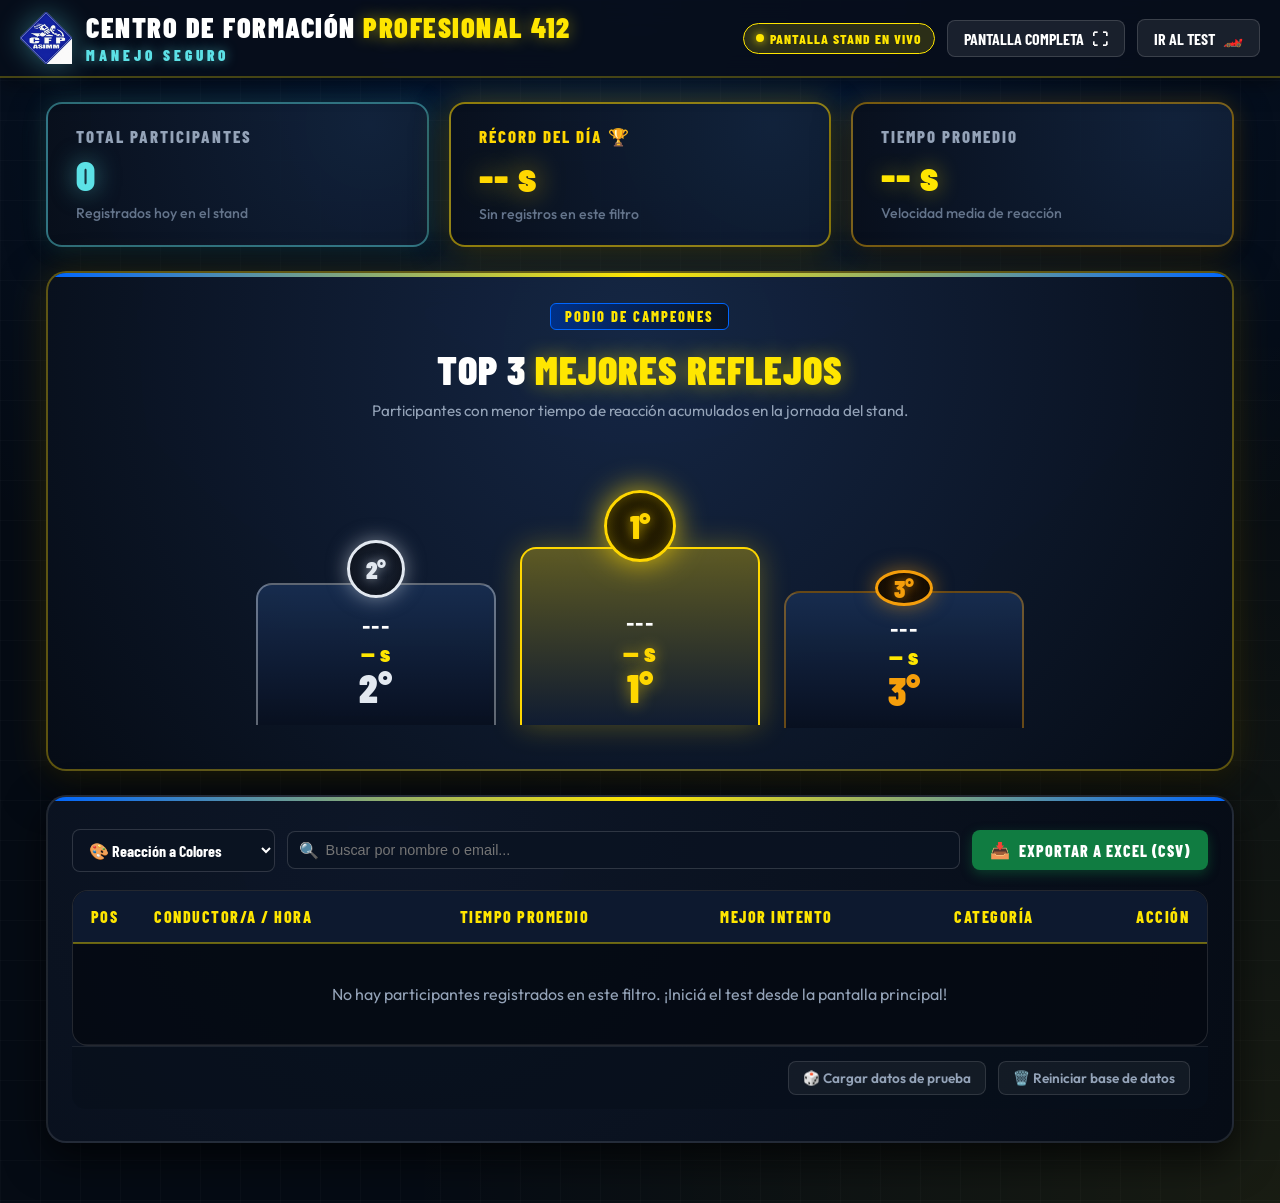
==== commit fa9bac3d: "feat: integrate official CFP ASIMM transparent logo in headers and assets" ====
--- a/admin.html
+++ b/admin.html
@@ -6,6 +6,20 @@
   <title>CENTRO DE FORMACIÓN PROFESIONAL 412 | MANEJO SEGURO</title>
   <meta name="description" content="Centro de Formación Profesional 412 - Manejo Seguro - Leaderboard en Vivo Stand">
 
+  <!-- Metadatos Open Graph / WhatsApp / Redes Sociales -->
+  <meta property="og:type" content="website">
+  <meta property="og:title" content="CENTRO DE FORMACIÓN PROFESIONAL 412 | MANEJO SEGURO">
+  <meta property="og:description" content="Panel de Control y Clasificación en Vivo del Stand - Centro de Formación Profesional 412.">
+  <meta property="og:site_name" content="Centro de Formación Profesional 412">
+  <meta property="og:url" content="https://amalarajst-cell.github.io/capacidad-de-percepcion/admin.html">
+  <meta property="og:image" content="https://amalarajst-cell.github.io/capacidad-de-percepcion/assets/logo.png">
+
+  <!-- Twitter Card -->
+  <meta name="twitter:card" content="summary">
+  <meta name="twitter:title" content="CENTRO DE FORMACIÓN PROFESIONAL 412 | MANEJO SEGURO">
+  <meta name="twitter:description" content="Panel de Control y Clasificación en Vivo del Stand - Centro de Formación Profesional 412.">
+  <meta name="twitter:image" content="https://amalarajst-cell.github.io/capacidad-de-percepcion/assets/logo.png">
+
   <!-- Estilos y Tipografías -->
   <link rel="stylesheet" href="css/racing.css">
   <link rel="shortcut icon" href="assets/logo.png" type="image/png">
@@ -18,19 +32,9 @@
   <header class="race-header">
     <div class="header-container">
       <div class="header-brand">
-        <!-- Emblema Vectorial Moderno CFP 412 (Sin fondo blanco, acorde a la app) -->
-        <div class="brand-emblem-badge" aria-label="Escudo CFP 412">
-          <svg class="school-emblem-svg" width="48" height="48" viewBox="0 0 48 48" fill="none" xmlns="http://www.w3.org/2000/svg">
-            <path d="M24 3L43 11V24C43 34.5 24 45 24 45C24 45 5 34.5 5 24V11L24 3Z" fill="url(#emblem-grad-admin)" stroke="#5ce1e6" stroke-width="2.2"/>
-            <path d="M24 12L34 16.5V24C34 29.5 24 36.5 24 36.5C24 36.5 14 29.5 14 24V16.5L24 12Z" fill="rgba(92,225,230,0.12)" stroke="#ffd700" stroke-width="1.6"/>
-            <text x="24" y="27" font-family="'Cabinet Grotesk', 'Outfit', sans-serif" font-weight="900" font-size="7.2" fill="#ffffff" text-anchor="middle" letter-spacing="0.6">CFP 412</text>
-            <defs>
-              <linearGradient id="emblem-grad-admin" x1="5" y1="3" x2="43" y2="45" gradientUnits="userSpaceOnUse">
-                <stop stop-color="#122543"/>
-                <stop offset="1" stop-color="#060c17"/>
-              </linearGradient>
-            </defs>
-          </svg>
+        <!-- Logo Oficial CFP ASIMM -->
+        <div class="brand-emblem-badge" aria-label="Logo CFP ASIMM">
+          <img src="assets/logo_stand.png" alt="Logo CFP ASIMM" class="brand-emblem-img">
         </div>
 
         <div class="brand-titles">
--- a/css/racing.css
+++ b/css/racing.css
@@ -108,8 +108,12 @@
   transform: scale(1.06);
 }
 
-.school-emblem-svg {
+.school-emblem-svg,
+.brand-emblem-img {
   display: block;
+  width: 52px;
+  height: 52px;
+  object-fit: contain;
 }
 
 .brand-titles {
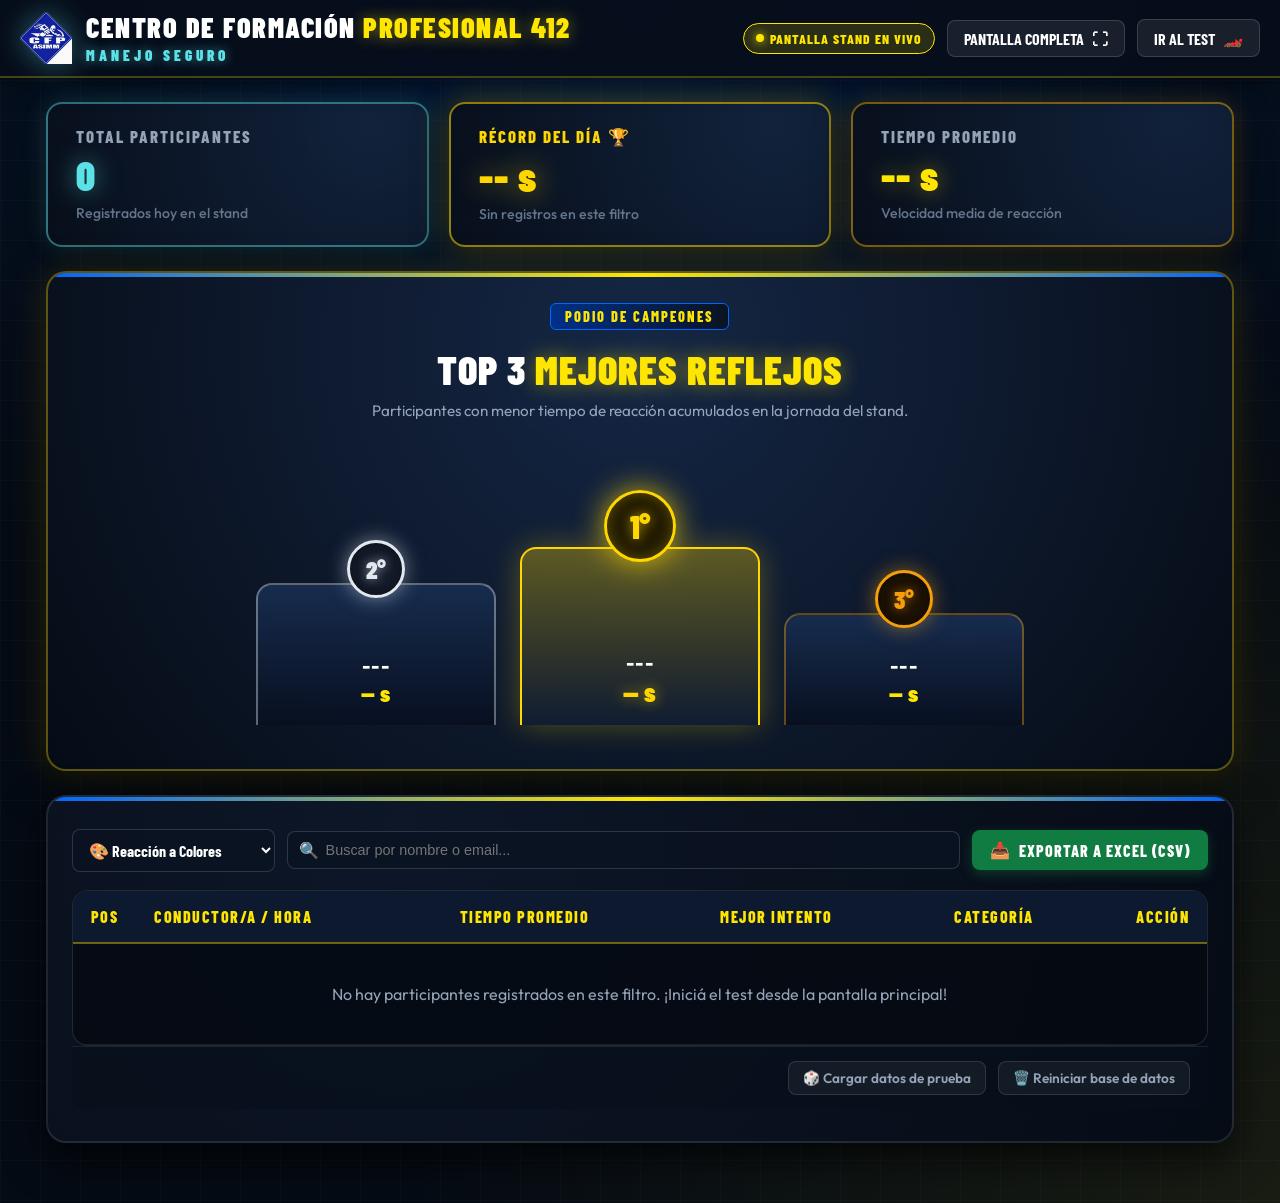
==== commit 039c5525: "fix: remove duplicate ordinal rank numbers from podium pillars" ====
--- a/admin.html
+++ b/admin.html
@@ -112,7 +112,6 @@
           <div class="podium-pillar">
             <div class="podium-player-name" id="podium-p2-name">---</div>
             <div class="podium-player-time" id="podium-p2-time">-- s</div>
-            <div class="podium-rank-num">2°</div>
           </div>
         </div>
 
@@ -122,7 +121,6 @@
           <div class="podium-pillar">
             <div class="podium-player-name" id="podium-p1-name">---</div>
             <div class="podium-player-time" id="podium-p1-time">-- s</div>
-            <div class="podium-rank-num">1°</div>
           </div>
         </div>
 
@@ -132,7 +130,6 @@
           <div class="podium-pillar">
             <div class="podium-player-name" id="podium-p3-name">---</div>
             <div class="podium-player-time" id="podium-p3-time">-- s</div>
-            <div class="podium-rank-num">3°</div>
           </div>
         </div>
       </div>
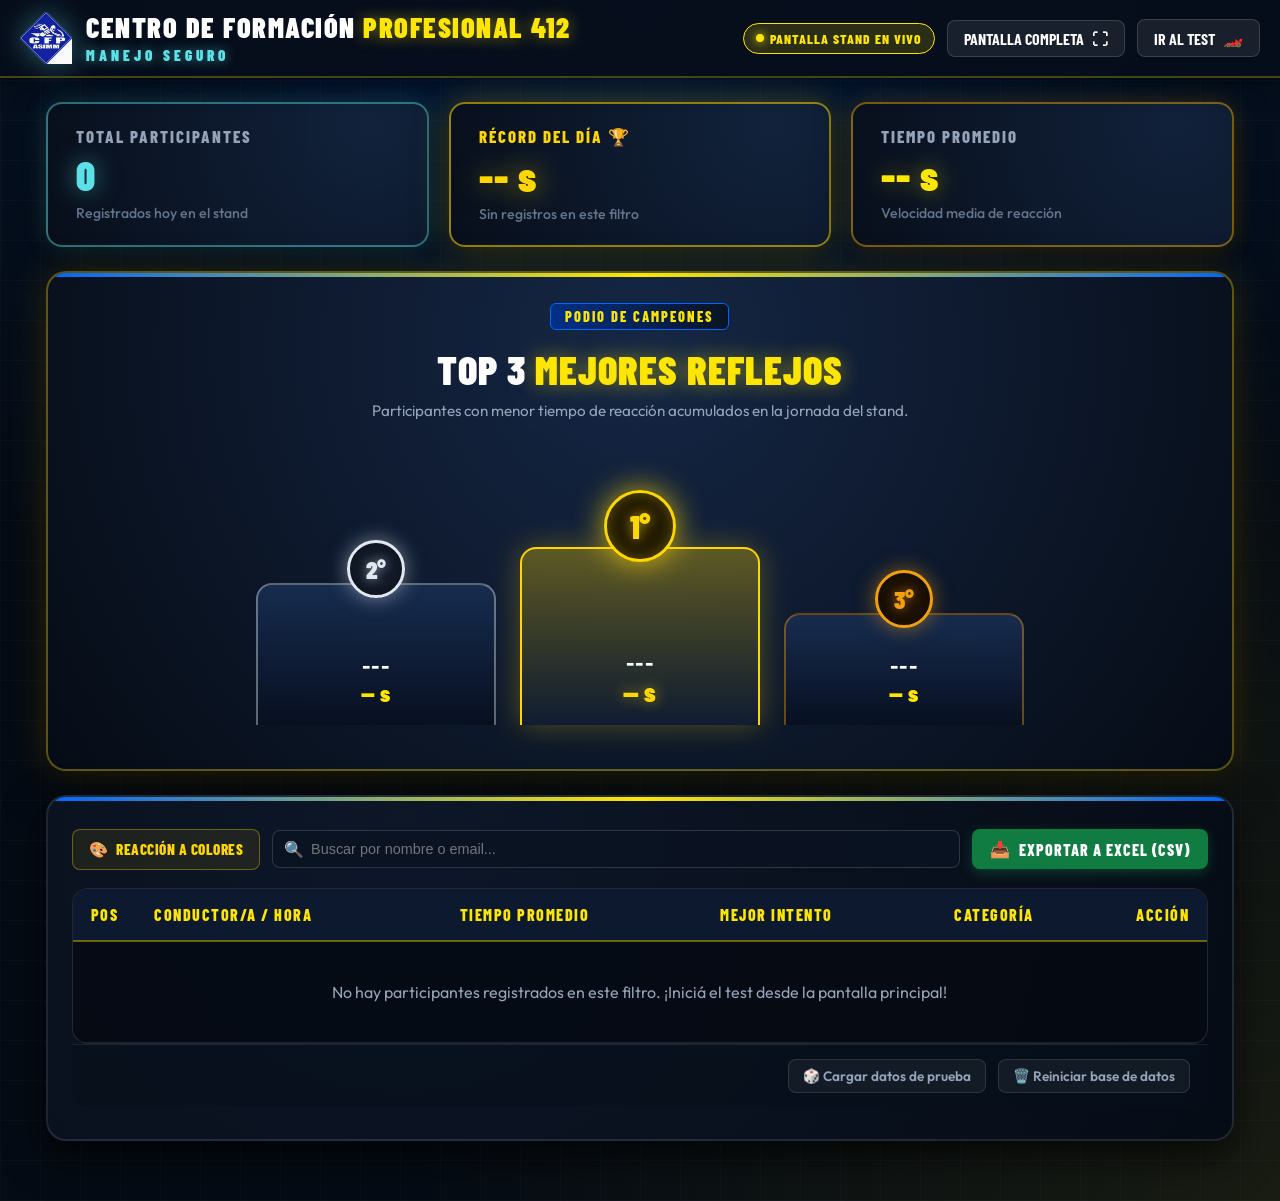
==== commit bf6831cc: "feat: keep single activity Reaccion a Colores and replace filter dropdown with activity badge" ====
--- a/admin.html
+++ b/admin.html
@@ -141,14 +141,10 @@
     <section class="screen-card table-card-wrapper" style="margin-top: 24px;">
         <!-- Barra de herramientas de Admin -->
         <div class="admin-toolbar">
-          <!-- Filtro por Nivel -->
-          <div style="min-width: 170px;">
-            <select id="admin-level-filter" style="width: 100%; padding: 10px 12px; background: rgba(10, 19, 34, 0.9); border: 1px solid rgba(255, 255, 255, 0.15); border-radius: 8px; color: #FFF; font-family: var(--font-race); font-size: 1rem; font-weight: 700; outline: none; cursor: pointer;">
-              <option value="ALL">🏁 Todos los Registros</option>
-              <option value="Reacción a Colores" selected>🎨 Reacción a Colores</option>
-              <option value="Semáforo F1">🚦 Semáforo F1 (Historial)</option>
-              <option value="Solo Colores">🎨 Solo Colores (Historial)</option>
-            </select>
+          <!-- Actividad Única del Stand -->
+          <div style="display: inline-flex; align-items: center; gap: 8px; padding: 10px 16px; background: rgba(255, 215, 0, 0.08); border: 1px solid rgba(255, 215, 0, 0.35); border-radius: 8px; color: #FFD700; font-family: var(--font-race); font-size: 0.95rem; font-weight: 800; letter-spacing: 0.5px; white-space: nowrap;">
+            <span>🎨</span>
+            <span>REACCIÓN A COLORES</span>
           </div>
 
           <!-- Buscador -->
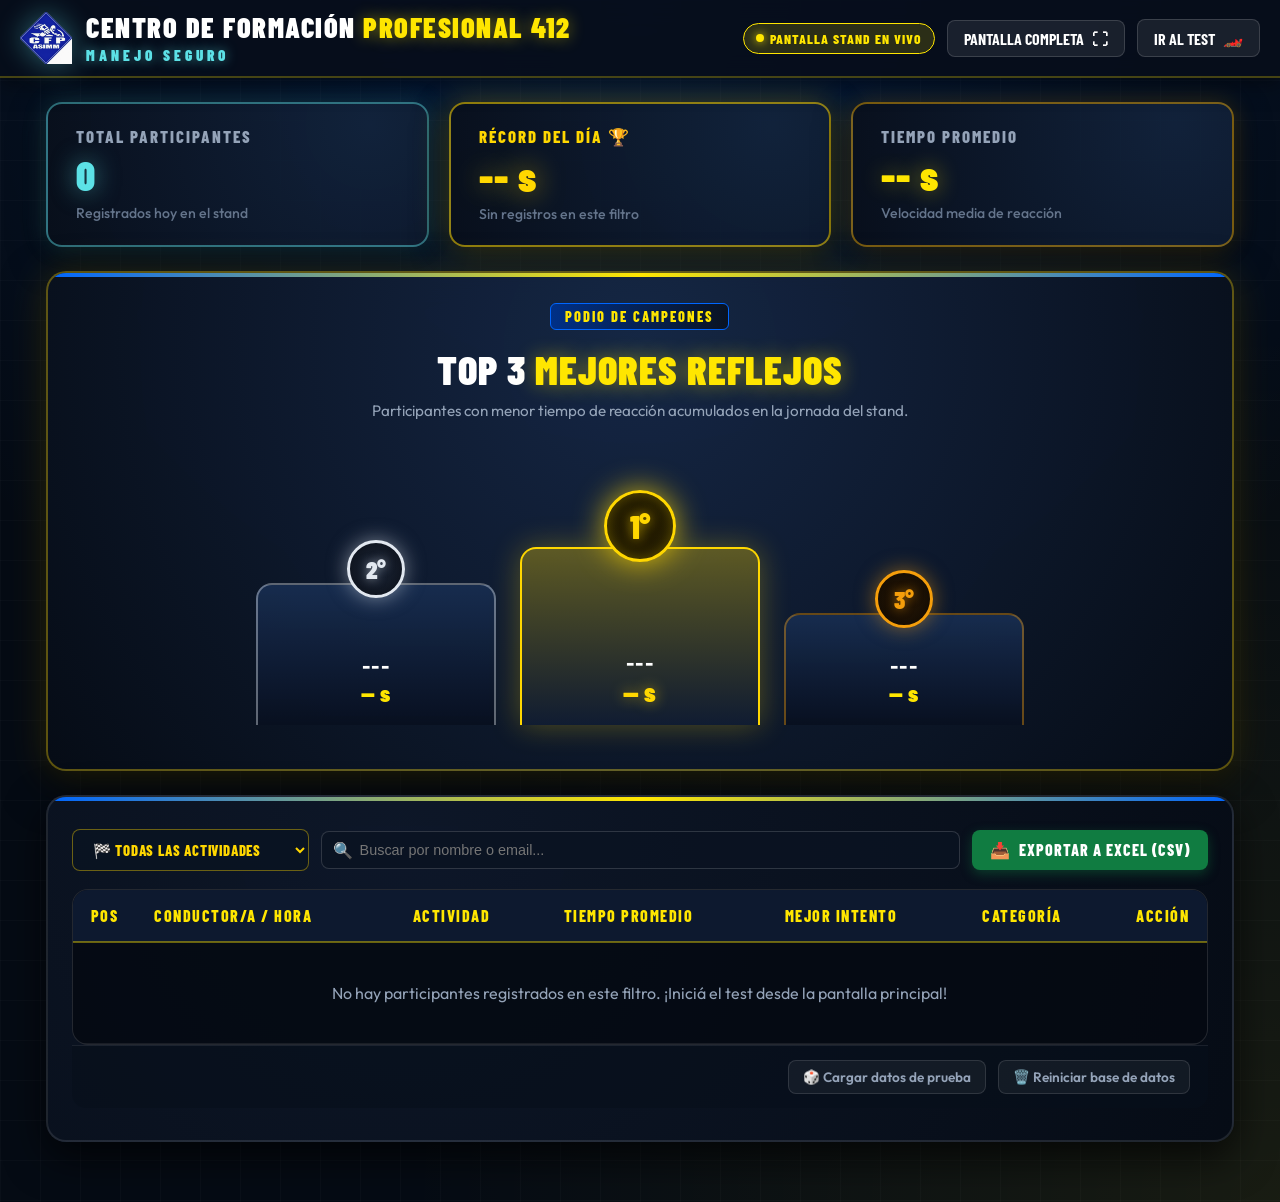
==== commit 5d757f15: "feat: integrate Memotest Vial reflex mode as selectable activity" ====
--- a/admin.html
+++ b/admin.html
@@ -141,10 +141,13 @@
     <section class="screen-card table-card-wrapper" style="margin-top: 24px;">
         <!-- Barra de herramientas de Admin -->
         <div class="admin-toolbar">
-          <!-- Actividad Única del Stand -->
-          <div style="display: inline-flex; align-items: center; gap: 8px; padding: 10px 16px; background: rgba(255, 215, 0, 0.08); border: 1px solid rgba(255, 215, 0, 0.35); border-radius: 8px; color: #FFD700; font-family: var(--font-race); font-size: 0.95rem; font-weight: 800; letter-spacing: 0.5px; white-space: nowrap;">
-            <span>🎨</span>
-            <span>REACCIÓN A COLORES</span>
+          <!-- Filtro por Actividad del Stand -->
+          <div class="filter-box-admin">
+            <select id="admin-level-filter" class="select-admin-filter" aria-label="Filtrar por actividad">
+              <option value="ALL">🏁 TODAS LAS ACTIVIDADES</option>
+              <option value="Reacción a Colores">🎨 REACCIÓN A COLORES</option>
+              <option value="Memotest Vial (Señales)">🚸 MEMOTEST VIAL (SEÑALES)</option>
+            </select>
           </div>
 
           <!-- Buscador -->
@@ -167,6 +170,7 @@
               <tr>
                 <th style="width: 60px;">POS</th>
                 <th>CONDUCTOR/A / HORA</th>
+                <th>ACTIVIDAD</th>
                 <th>TIEMPO PROMEDIO</th>
                 <th>MEJOR INTENTO</th>
                 <th>CATEGORÍA</th>
--- a/css/racing.css
+++ b/css/racing.css
@@ -822,6 +822,16 @@
 
 .attempt-pip.best .pip-val {
   color: #ffb703;
+}
+
+.attempt-pip.error {
+  border-color: #ff1744;
+  background: rgba(255, 23, 68, 0.15);
+}
+
+.attempt-pip.error .pip-label,
+.attempt-pip.error .pip-val {
+  color: #ff5252;
 }
 
 /* Orbe Luminoso Central */
@@ -1897,6 +1907,39 @@
   margin-bottom: 18px;
 }
 
+.filter-box-admin {
+  display: flex;
+  align-items: center;
+}
+
+.select-admin-filter {
+  padding: 10px 16px;
+  background: rgba(10, 19, 34, 0.95);
+  border: 1.5px solid rgba(255, 215, 0, 0.4);
+  border-radius: 8px;
+  color: #FFD700;
+  font-family: var(--font-race);
+  font-size: 0.92rem;
+  font-weight: 800;
+  letter-spacing: 0.8px;
+  outline: none;
+  cursor: pointer;
+  transition: all 0.2s ease;
+}
+
+.select-admin-filter:focus,
+.select-admin-filter:hover {
+  border-color: #FFD700;
+  box-shadow: 0 0 12px rgba(255, 215, 0, 0.3);
+}
+
+.select-admin-filter option {
+  background: #0B132B;
+  color: #FFFFFF;
+  font-family: var(--font-ui);
+  font-weight: 600;
+}
+
 .search-box-admin {
   position: relative;
   flex: 1;
@@ -2395,3 +2438,233 @@
   }
 }
 
+/* ==========================================================================
+   ACTIVIDAD SELECTOR (PANTALLA LOGIN)
+   ========================================================================== */
+.activity-selector-grid {
+  display: grid;
+  grid-template-columns: repeat(auto-fit, minmax(220px, 1fr));
+  gap: 12px;
+  margin-top: 4px;
+}
+
+.activity-option-card {
+  display: flex;
+  align-items: flex-start;
+  gap: 12px;
+  padding: 14px;
+  background: rgba(13, 27, 42, 0.7);
+  border: 2px solid rgba(255, 255, 255, 0.12);
+  border-radius: 12px;
+  cursor: pointer;
+  transition: all 0.22s ease;
+  user-select: none;
+}
+
+.activity-option-card:hover {
+  background: rgba(22, 38, 62, 0.85);
+  border-color: rgba(255, 215, 0, 0.4);
+  transform: translateY(-2px);
+}
+
+.activity-option-card.active {
+  background: rgba(255, 215, 0, 0.1);
+  border-color: #FFD700;
+  box-shadow: 0 0 16px rgba(255, 215, 0, 0.25);
+}
+
+.activity-option-card .act-icon {
+  font-size: 2rem;
+  line-height: 1;
+}
+
+.activity-option-card .act-info {
+  display: flex;
+  flex-direction: column;
+  gap: 3px;
+}
+
+.activity-option-card .act-title {
+  font-family: var(--font-race);
+  font-size: 1.05rem;
+  font-weight: 800;
+  color: #FFFFFF;
+  letter-spacing: 0.5px;
+}
+
+.activity-option-card.active .act-title {
+  color: #FFD700;
+}
+
+.activity-option-card .act-desc {
+  font-size: 0.82rem;
+  color: var(--text-muted);
+  line-height: 1.3;
+}
+
+/* ==========================================================================
+   MEMOTEST VIAL: REFLEJO Y REACCIÓN (ESTÍMULO DE SEÑALES)
+   ========================================================================== */
+.signals-stimulus-wrapper {
+  display: flex;
+  flex-direction: column;
+  align-items: center;
+  justify-content: center;
+  margin-bottom: 14px;
+  min-height: 140px;
+}
+
+.signals-target-box {
+  width: 140px;
+  height: 140px;
+  background: radial-gradient(circle, rgba(16, 28, 50, 0.95) 0%, rgba(9, 14, 26, 0.98) 100%);
+  border: 3px solid rgba(255, 215, 0, 0.4);
+  border-radius: 18px;
+  display: flex;
+  align-items: center;
+  justify-content: center;
+  position: relative;
+  overflow: hidden;
+  box-shadow: 0 8px 30px rgba(0, 0, 0, 0.6);
+  transition: all 0.25s ease;
+}
+
+.signals-target-box.stimulus-active {
+  border-color: #FFD700;
+  box-shadow: 0 0 28px rgba(255, 215, 0, 0.5);
+  animation: popIn 0.3s cubic-bezier(0.175, 0.885, 0.32, 1.275);
+}
+
+.signals-target-img {
+  width: 105px;
+  height: 105px;
+  object-fit: contain;
+  filter: drop-shadow(0 6px 10px rgba(0, 0, 0, 0.6));
+  pointer-events: none;
+}
+
+.signals-waiting-box {
+  display: flex;
+  flex-direction: column;
+  align-items: center;
+  gap: 8px;
+  color: var(--text-muted);
+  font-family: var(--font-race);
+  font-size: 0.85rem;
+  letter-spacing: 1px;
+}
+
+.signals-waiting-spinner {
+  width: 44px;
+  height: 44px;
+  border: 4px solid rgba(255, 215, 0, 0.2);
+  border-top-color: #FFD700;
+  border-radius: 50%;
+  animation: spin 0.8s linear infinite;
+}
+
+@keyframes spin {
+  to { transform: rotate(360deg); }
+}
+
+/* Grilla de 4 Opciones de Señales */
+.signals-options-grid {
+  display: grid;
+  grid-template-columns: repeat(2, 1fr);
+  gap: 12px;
+  width: 100%;
+  max-width: 580px;
+  margin: 0 auto;
+}
+
+.signal-option-card {
+  background: rgba(13, 27, 42, 0.9);
+  border: 2px solid rgba(255, 255, 255, 0.12);
+  border-radius: 14px;
+  height: 125px;
+  display: flex;
+  flex-direction: column;
+  align-items: center;
+  justify-content: center;
+  padding: 10px;
+  cursor: pointer;
+  transition: all 0.18s ease;
+  user-select: none;
+  box-shadow: 0 4px 14px rgba(0, 0, 0, 0.35);
+  position: relative;
+}
+
+.signal-option-card:hover {
+  background: rgba(22, 38, 62, 0.95);
+  border-color: rgba(255, 215, 0, 0.5);
+  transform: translateY(-2px);
+  box-shadow: 0 8px 20px rgba(255, 215, 0, 0.2);
+}
+
+.signal-option-card:active {
+  transform: scale(0.96);
+}
+
+.signal-option-card img {
+  width: 78px;
+  height: 78px;
+  max-width: 85%;
+  max-height: 85%;
+  object-fit: contain;
+  filter: drop-shadow(0 4px 8px rgba(0, 0, 0, 0.5));
+  pointer-events: none;
+  transition: transform 0.2s ease;
+}
+
+.signal-option-card .signal-name-hint {
+  font-size: 0.75rem;
+  color: var(--text-muted);
+  margin-top: 4px;
+  text-align: center;
+  white-space: nowrap;
+  overflow: hidden;
+  text-overflow: ellipsis;
+  max-width: 95%;
+  font-weight: 600;
+}
+
+.signal-option-card.glow-hit {
+  background: rgba(0, 230, 118, 0.25) !important;
+  border-color: #00e676 !important;
+  box-shadow: 0 0 24px rgba(0, 230, 118, 0.6) !important;
+  transform: scale(1.04) !important;
+}
+
+.signal-option-card.glow-wrong {
+  background: rgba(255, 23, 68, 0.25) !important;
+  border-color: #ff1744 !important;
+  box-shadow: 0 0 24px rgba(255, 23, 68, 0.6) !important;
+}
+
+.signal-option-card.disabled {
+  pointer-events: none;
+  opacity: 0.65;
+}
+
+@media (max-width: 480px) {
+  .signals-options-grid {
+    gap: 8px;
+  }
+  .signal-option-card {
+    height: 105px;
+    padding: 6px;
+  }
+  .signal-option-card img {
+    width: 62px;
+    height: 62px;
+  }
+  .signals-target-box {
+    width: 120px;
+    height: 120px;
+  }
+  .signals-target-img {
+    width: 90px;
+    height: 90px;
+  }
+}
+
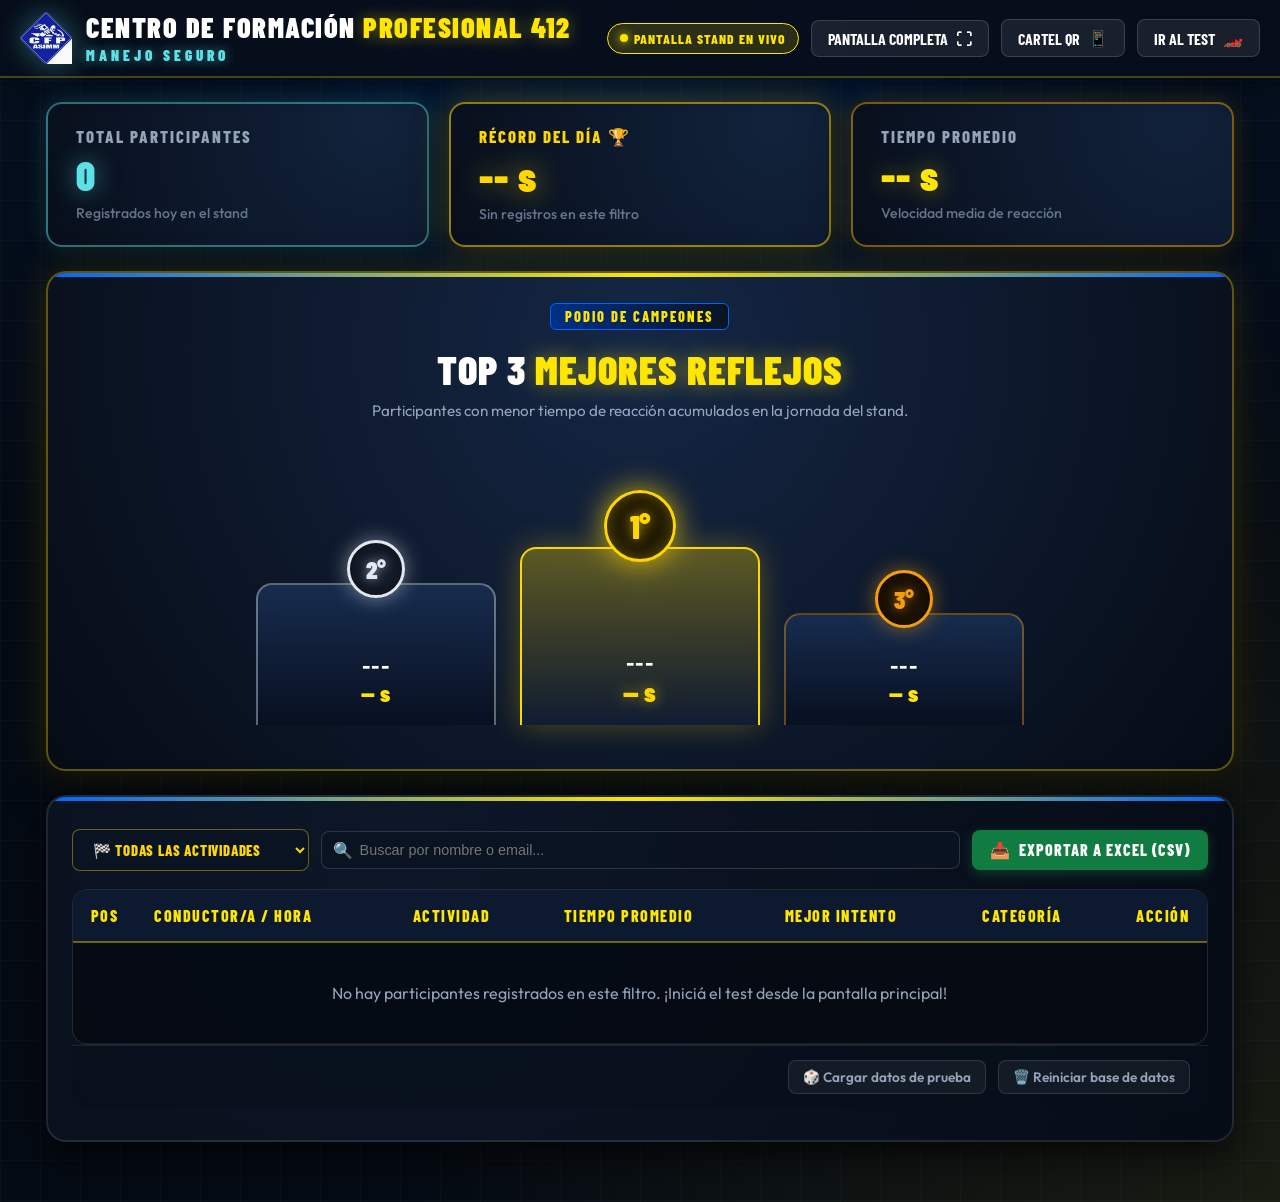
==== commit a1c92ff1: "feat: add stand QR poster and visual registration guide pages (stand.html & qr.html)" ====
--- a/admin.html
+++ b/admin.html
@@ -56,6 +56,12 @@
           <span>PANTALLA COMPLETA</span>
           <span>⛶</span>
         </button>
+
+        <!-- Botón de Cartel / QR del Stand -->
+        <a href="stand.html" class="btn-nav" title="Ver Cartel y QR del Stand" target="_blank">
+          <span>CARTEL QR</span>
+          <span>📱</span>
+        </a>
 
         <!-- Volver a pantalla de participantes -->
         <a href="index.html" class="btn-nav" title="Abrir Test de Reacción">
--- a/css/racing.css
+++ b/css/racing.css
@@ -2220,66 +2220,130 @@
     margin-top: 6px;
   }
 
-  /* Desafío Cromático en Pantalla de Celular */
+  .activity-selector-grid {
+    grid-template-columns: 1fr;
+    gap: 8px;
+  }
+
+  .activity-option-card {
+    padding: 10px 12px;
+    gap: 10px;
+  }
+
+  .activity-option-card .act-icon {
+    font-size: 1.6rem;
+  }
+
+  .activity-option-card .act-title {
+    font-size: 0.95rem;
+  }
+
+  .activity-option-card .act-desc {
+    font-size: 0.76rem;
+  }
+
+  /* Desafío Cromático y Señales en Pantalla de Celular */
   .test-section-chromatic {
-    padding: 4px 0 16px;
+    padding: 2px 0 10px;
   }
 
   .player-active-bar {
-    padding: 6px 12px;
-    margin-bottom: 10px;
+    padding: 4px 10px;
+    margin-bottom: 6px;
     border-radius: 8px;
   }
 
   .player-info-tag {
+    font-size: 0.84rem;
+    gap: 4px;
+  }
+
+  .player-info-tag .label {
+    font-size: 0.68rem;
+  }
+
+  .chromatic-stage-card {
+    padding: 10px 8px 12px;
+    border-radius: 14px;
+    border-width: 2px;
+    margin-bottom: 8px;
+  }
+
+  .chromatic-orb-wrapper {
+    min-height: 70px;
+    margin-bottom: 6px;
+  }
+
+  .chromatic-orb {
+    width: 68px;
+    height: 68px;
+  }
+
+  /* Señales Objetivo en Celular */
+  .signals-stimulus-wrapper {
+    margin-bottom: 6px;
+  }
+
+  .signals-target-box {
+    width: 88px;
+    height: 88px;
+    border-radius: 12px;
+  }
+
+  .signals-target-img {
+    width: 68px;
+    height: 68px;
+  }
+
+  .signals-waiting-box {
+    font-size: 0.72rem;
+  }
+
+  .signals-waiting-spinner {
+    width: 32px;
+    height: 32px;
+    border-width: 3px;
+  }
+
+  .chromatic-title {
+    font-size: 1.15rem;
+    letter-spacing: 0.8px;
+    margin: 4px 0 2px;
+  }
+
+  .chromatic-desc {
+    display: none; /* Ocultar texto explicativo en móvil para eliminar scroll y encuadrar todo el juego */
+  }
+
+  .btn-start-chromatic {
+    padding: 7px 20px;
     font-size: 0.95rem;
-    gap: 6px;
-  }
-
-  .player-info-tag .label {
-    font-size: 0.78rem;
-  }
-
-  .chromatic-stage-card {
-    padding: 14px 10px 16px;
-    border-radius: 18px;
-    border-width: 2px;
-  }
-
-  .chromatic-badge-pill {
-    padding: 4px 12px;
-    font-size: 0.76rem;
-    letter-spacing: 1px;
-    margin-bottom: 10px;
-  }
-
-  .chromatic-orb-wrapper {
-    min-height: 84px;
-    margin-bottom: 8px;
-  }
-
-  .chromatic-orb {
-    width: 80px;
-    height: 80px;
-  }
-
-  .chromatic-title {
-    font-size: 1.55rem;
-    letter-spacing: 1.5px;
-    margin-bottom: 2px;
-  }
-
-  .chromatic-desc {
-    font-size: 0.82rem;
-    line-height: 1.25;
-    margin-bottom: 12px;
-    max-width: 100%;
-  }
-
-  .btn-start-chromatic {
-    padding: 9px 24px;
-    font-size: 1.05rem;
-    letter-spacing: 1px;
+    letter-spacing: 0.5px;
+    margin-top: 4px;
+  }
+
+  /* Grilla de 6 Opciones de Señales en Celular (3x2 compacta) */
+  .signals-options-grid {
+    grid-template-columns: repeat(3, 1fr) !important;
+    gap: 6px !important;
+    margin-top: 4px !important;
+  }
+
+  .signal-option-card {
+    height: 76px !important;
+    padding: 4px !important;
+    border-radius: 10px !important;
+  }
+
+  .signal-option-card img {
+    width: 54px !important;
+    height: 54px !important;
+    max-width: 90% !important;
+    max-height: 90% !important;
+  }
+
+  .signal-option-card .signal-name-hint {
+    display: none !important; /* Ocultar texto cortado en móvil para foco visual puro */
   }
 
   /* Botones en Celular: 2x2 para fácil toque con pulgares */
@@ -2567,13 +2631,13 @@
   to { transform: rotate(360deg); }
 }
 
-/* Grilla de 4 Opciones de Señales */
+/* Grilla de 6 Opciones de Señales (3 columnas x 2 filas) */
 .signals-options-grid {
   display: grid;
-  grid-template-columns: repeat(2, 1fr);
+  grid-template-columns: repeat(3, 1fr);
   gap: 12px;
   width: 100%;
-  max-width: 580px;
+  max-width: 660px;
   margin: 0 auto;
 }
 
@@ -2581,12 +2645,12 @@
   background: rgba(13, 27, 42, 0.9);
   border: 2px solid rgba(255, 255, 255, 0.12);
   border-radius: 14px;
-  height: 125px;
+  height: 116px;
   display: flex;
   flex-direction: column;
   align-items: center;
   justify-content: center;
-  padding: 10px;
+  padding: 8px 6px;
   cursor: pointer;
   transition: all 0.18s ease;
   user-select: none;
@@ -2606,10 +2670,10 @@
 }
 
 .signal-option-card img {
-  width: 78px;
-  height: 78px;
-  max-width: 85%;
-  max-height: 85%;
+  width: 66px;
+  height: 66px;
+  max-width: 80%;
+  max-height: 80%;
   object-fit: contain;
   filter: drop-shadow(0 4px 8px rgba(0, 0, 0, 0.5));
   pointer-events: none;
@@ -2617,7 +2681,7 @@
 }
 
 .signal-option-card .signal-name-hint {
-  font-size: 0.75rem;
+  font-size: 0.72rem;
   color: var(--text-muted);
   margin-top: 4px;
   text-align: center;
@@ -2646,25 +2710,3 @@
   opacity: 0.65;
 }
 
-@media (max-width: 480px) {
-  .signals-options-grid {
-    gap: 8px;
-  }
-  .signal-option-card {
-    height: 105px;
-    padding: 6px;
-  }
-  .signal-option-card img {
-    width: 62px;
-    height: 62px;
-  }
-  .signals-target-box {
-    width: 120px;
-    height: 120px;
-  }
-  .signals-target-img {
-    width: 90px;
-    height: 90px;
-  }
-}
-
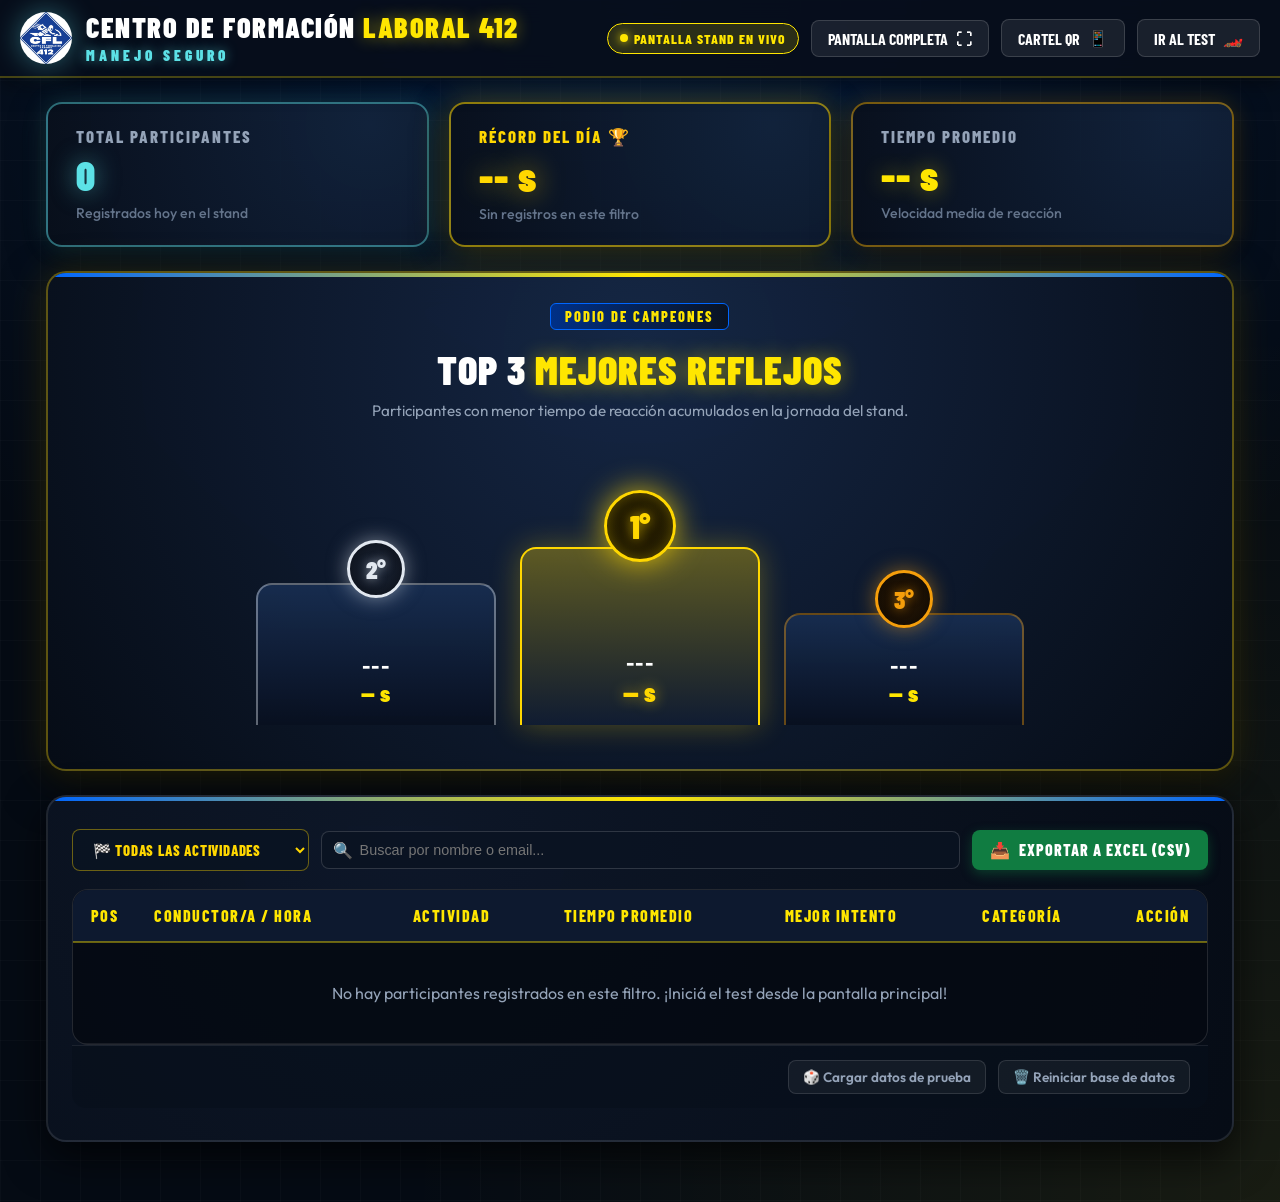
==== commit daac1478: "feat: update institutional branding to Centro de Formación Laboral 412 and integrate new logo" ====
--- a/admin.html
+++ b/admin.html
@@ -3,21 +3,21 @@
 <head>
   <meta charset="UTF-8">
   <meta name="viewport" content="width=device-width, initial-scale=1.0">
-  <title>CENTRO DE FORMACIÓN PROFESIONAL 412 | MANEJO SEGURO</title>
-  <meta name="description" content="Centro de Formación Profesional 412 - Manejo Seguro - Leaderboard en Vivo Stand">
+  <title>CENTRO DE FORMACIÓN LABORAL 412 | MANEJO SEGURO</title>
+  <meta name="description" content="Centro de Formación Laboral 412 - Manejo Seguro - Leaderboard en Vivo Stand">
 
   <!-- Metadatos Open Graph / WhatsApp / Redes Sociales -->
   <meta property="og:type" content="website">
-  <meta property="og:title" content="CENTRO DE FORMACIÓN PROFESIONAL 412 | MANEJO SEGURO">
-  <meta property="og:description" content="Panel de Control y Clasificación en Vivo del Stand - Centro de Formación Profesional 412.">
-  <meta property="og:site_name" content="Centro de Formación Profesional 412">
+  <meta property="og:title" content="CENTRO DE FORMACIÓN LABORAL 412 | MANEJO SEGURO">
+  <meta property="og:description" content="Panel de Control y Clasificación en Vivo del Stand - Centro de Formación Laboral 412.">
+  <meta property="og:site_name" content="Centro de Formación Laboral 412">
   <meta property="og:url" content="https://amalarajst-cell.github.io/capacidad-de-percepcion/admin.html">
   <meta property="og:image" content="https://amalarajst-cell.github.io/capacidad-de-percepcion/assets/logo.png">
 
   <!-- Twitter Card -->
   <meta name="twitter:card" content="summary">
-  <meta name="twitter:title" content="CENTRO DE FORMACIÓN PROFESIONAL 412 | MANEJO SEGURO">
-  <meta name="twitter:description" content="Panel de Control y Clasificación en Vivo del Stand - Centro de Formación Profesional 412.">
+  <meta name="twitter:title" content="CENTRO DE FORMACIÓN LABORAL 412 | MANEJO SEGURO">
+  <meta name="twitter:description" content="Panel de Control y Clasificación en Vivo del Stand - Centro de Formación Laboral 412.">
   <meta name="twitter:image" content="https://amalarajst-cell.github.io/capacidad-de-percepcion/assets/logo.png">
 
   <!-- Estilos y Tipografías -->
@@ -32,13 +32,13 @@
   <header class="race-header">
     <div class="header-container">
       <div class="header-brand">
-        <!-- Logo Oficial CFP ASIMM -->
-        <div class="brand-emblem-badge" aria-label="Logo CFP ASIMM">
-          <img src="assets/logo_stand.png" alt="Logo CFP ASIMM" class="brand-emblem-img">
+        <!-- Logo Oficial CFL 412 -->
+        <div class="brand-emblem-badge" aria-label="Logo CFL 412">
+          <img src="assets/Logo clfl 412.jpeg" alt="Logo CFL 412" class="brand-emblem-img">
         </div>
 
         <div class="brand-titles">
-          <h1 class="brand-main-title">CENTRO DE FORMACIÓN <span>PROFESIONAL 412</span></h1>
+          <h1 class="brand-main-title">CENTRO DE FORMACIÓN <span>LABORAL 412</span></h1>
           <span class="brand-sub-title subtitle-manejoseguro">MANEJO SEGURO</span>
         </div>
       </div>
--- a/css/racing.css
+++ b/css/racing.css
@@ -114,6 +114,7 @@
   width: 52px;
   height: 52px;
   object-fit: contain;
+  border-radius: 50%;
 }
 
 .brand-titles {
